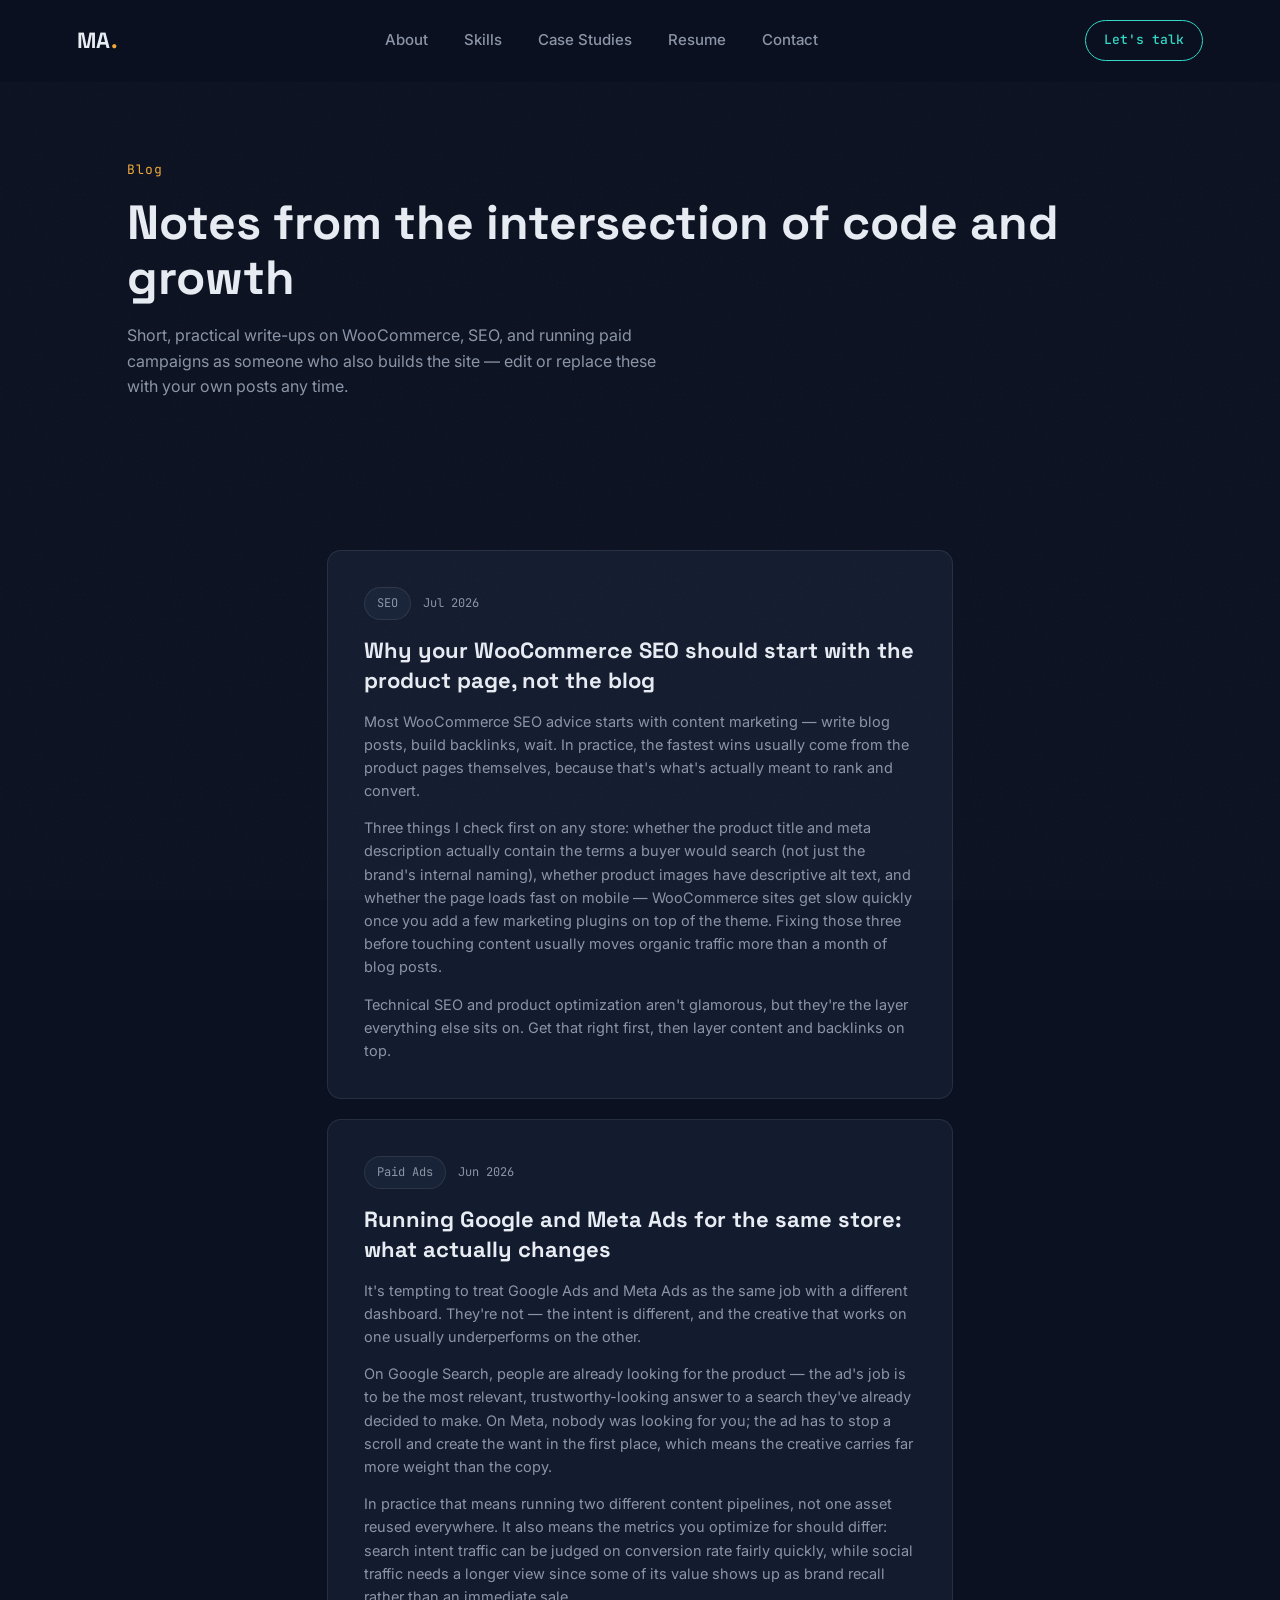
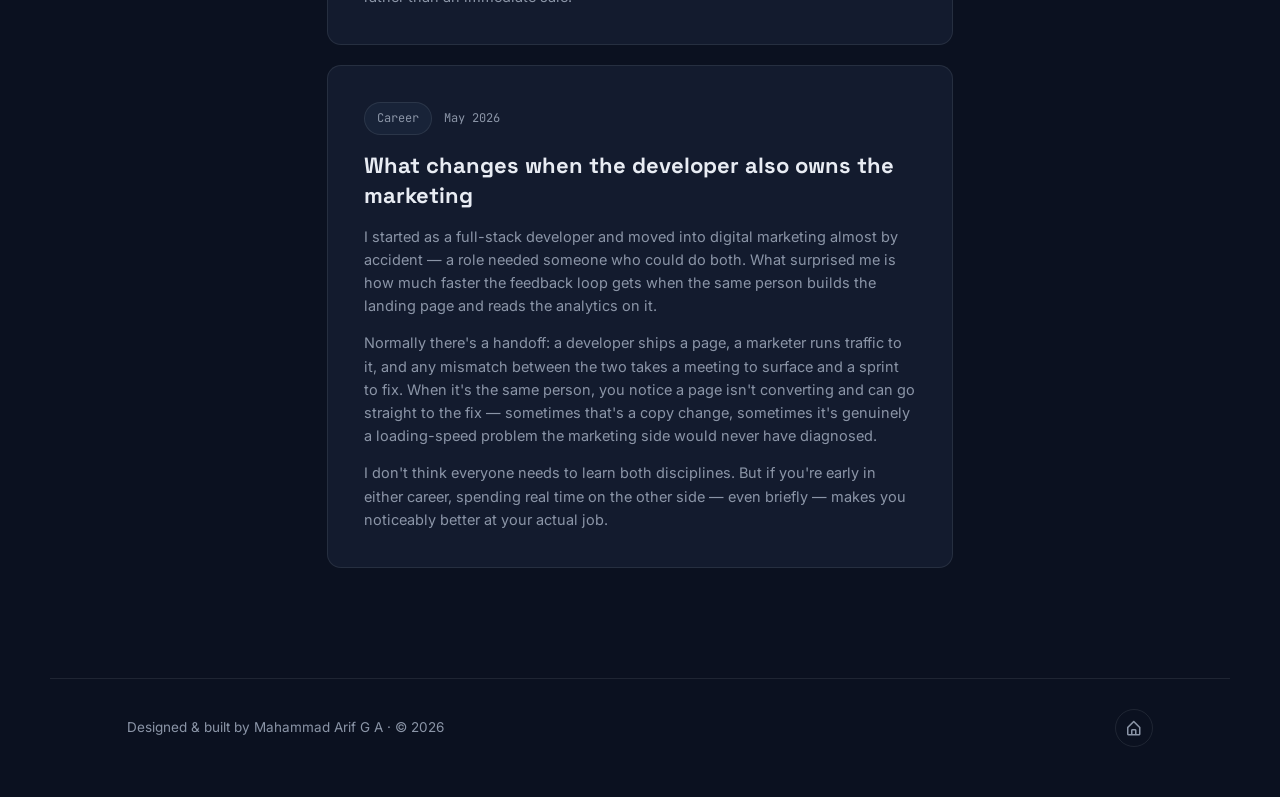
==== blog.html @ 69425e4e "Add files via upload" ====
<!DOCTYPE html>
<html lang="en">
<head>
<meta charset="UTF-8">
<meta name="viewport" content="width=device-width, initial-scale=1.0">
<title>Blog — Mahammad Arif G A</title>
<meta name="description" content="Notes on full-stack development and e-commerce digital marketing, by Mahammad Arif G A.">

<link rel="preconnect" href="https://fonts.googleapis.com">
<link rel="preconnect" href="https://fonts.gstatic.com" crossorigin>
<link href="https://fonts.googleapis.com/css2?family=Space+Grotesk:wght@500;600;700&family=Inter:wght@400;500;600;700&family=JetBrains+Mono:wght@400;500;600&display=swap" rel="stylesheet">
<link href='https://unpkg.com/boxicons@2.1.4/css/boxicons.min.css' rel='stylesheet'>
<link rel="stylesheet" href="style.css">
<link rel="stylesheet" href="pages.css">
</head>
<body>

<div class="grain"></div>

<header class="header scrolled" id="header">
  <a href="index.html#top" class="logo">MA<span class="dot">.</span></a>
  <nav class="navbar" id="navbar">
    <a href="index.html#about">About</a>
    <a href="index.html#skills">Skills</a>
    <a href="case-studies.html">Case Studies</a>
    <a href="resume.html">Resume</a>
    <a href="index.html#contact">Contact</a>
  </nav>
  <a href="index.html#contact" class="nav-cta">Let's talk</a>
  <button class="nav-toggle" id="navToggle" aria-label="Toggle menu" aria-expanded="false">
    <i class='bx bx-menu'></i>
  </button>
</header>

<main class="page-hero">
  <p class="section-eyebrow">Blog</p>
  <h1>Notes from the intersection of code and growth</h1>
  <p class="page-hero-sub">Short, practical write-ups on WooCommerce, SEO, and running paid campaigns as someone who also builds the site — edit or replace these with your own posts any time.</p>
</main>

<section class="section blog-list">

  <article class="blog-post reveal" id="post-1">
    <div class="blog-post-meta">
      <span class="tag">SEO</span>
      <span class="blog-date">Jul 2026</span>
    </div>
    <h2>Why your WooCommerce SEO should start with the product page, not the blog</h2>
    <p>Most WooCommerce SEO advice starts with content marketing — write blog posts, build backlinks, wait. In practice, the fastest wins usually come from the product pages themselves, because that's what's actually meant to rank and convert.</p>
    <p>Three things I check first on any store: whether the product title and meta description actually contain the terms a buyer would search (not just the brand's internal naming), whether product images have descriptive alt text, and whether the page loads fast on mobile — WooCommerce sites get slow quickly once you add a few marketing plugins on top of the theme. Fixing those three before touching content usually moves organic traffic more than a month of blog posts.</p>
    <p>Technical SEO and product optimization aren't glamorous, but they're the layer everything else sits on. Get that right first, then layer content and backlinks on top.</p>
  </article>

  <article class="blog-post reveal" id="post-2">
    <div class="blog-post-meta">
      <span class="tag">Paid Ads</span>
      <span class="blog-date">Jun 2026</span>
    </div>
    <h2>Running Google and Meta Ads for the same store: what actually changes</h2>
    <p>It's tempting to treat Google Ads and Meta Ads as the same job with a different dashboard. They're not — the intent is different, and the creative that works on one usually underperforms on the other.</p>
    <p>On Google Search, people are already looking for the product — the ad's job is to be the most relevant, trustworthy-looking answer to a search they've already decided to make. On Meta, nobody was looking for you; the ad has to stop a scroll and create the want in the first place, which means the creative carries far more weight than the copy.</p>
    <p>In practice that means running two different content pipelines, not one asset reused everywhere. It also means the metrics you optimize for should differ: search intent traffic can be judged on conversion rate fairly quickly, while social traffic needs a longer view since some of its value shows up as brand recall rather than an immediate sale.</p>
  </article>

  <article class="blog-post reveal" id="post-3">
    <div class="blog-post-meta">
      <span class="tag">Career</span>
      <span class="blog-date">May 2026</span>
    </div>
    <h2>What changes when the developer also owns the marketing</h2>
    <p>I started as a full-stack developer and moved into digital marketing almost by accident — a role needed someone who could do both. What surprised me is how much faster the feedback loop gets when the same person builds the landing page and reads the analytics on it.</p>
    <p>Normally there's a handoff: a developer ships a page, a marketer runs traffic to it, and any mismatch between the two takes a meeting to surface and a sprint to fix. When it's the same person, you notice a page isn't converting and can go straight to the fix — sometimes that's a copy change, sometimes it's genuinely a loading-speed problem the marketing side would never have diagnosed.</p>
    <p>I don't think everyone needs to learn both disciplines. But if you're early in either career, spending real time on the other side — even briefly — makes you noticeably better at your actual job.</p>
  </article>

</section>

<footer class="footer">
  <p>Designed &amp; built by Mahammad Arif G A · © <span id="year"></span></p>
  <a href="index.html#top" class="top-link" aria-label="Back to home"><i class='bx bx-home-alt'></i></a>
</footer>

<script src="script.js"></script>
</body>
</html>
---- style.css ----
/* =========================================================
   Design tokens
========================================================= */
:root {
  --bg: #0B1120;
  --bg-elevated: #131B2E;
  --bg-elevated-2: #182338;
  --border: rgba(232, 236, 243, 0.09);
  --text: #E8ECF3;
  --text-muted: #8B95A7;
  --accent-amber: #F0A93B;
  --accent-amber-dim: rgba(240, 169, 59, 0.14);
  --accent-cyan: #34D8C7;
  --accent-cyan-dim: rgba(52, 216, 199, 0.14);
  --radius: 14px;
  --radius-sm: 8px;
  --font-display: 'Space Grotesk', sans-serif;
  --font-body: 'Inter', sans-serif;
  --font-mono: 'JetBrains Mono', monospace;
  --max-w: 1180px;
}

* { margin: 0; padding: 0; box-sizing: border-box; }
html { scroll-behavior: smooth; }

@media (prefers-reduced-motion: reduce) {
  html { scroll-behavior: auto; }
  *, *::before, *::after { animation-duration: 0.001ms !important; animation-iteration-count: 1 !important; transition-duration: 0.001ms !important; }
}

body {
  background: var(--bg);
  color: var(--text);
  font-family: var(--font-body);
  line-height: 1.6;
  overflow-x: hidden;
}

a { color: inherit; text-decoration: none; }
ul { list-style: none; }
img { max-width: 100%; display: block; }

:focus-visible {
  outline: 2px solid var(--accent-cyan);
  outline-offset: 3px;
  border-radius: 4px;
}

.grain {
  position: fixed;
  inset: 0;
  pointer-events: none;
  z-index: 1;
  opacity: 0.035;
  background-image: url("data:image/svg+xml,%3Csvg xmlns='http://www.w3.org/2000/svg' width='100' height='100'%3E%3Cfilter id='n'%3E%3CfeTurbulence type='fractalNoise' baseFrequency='0.9' numOctaves='2' stitchTiles='stitch'/%3E%3C/filter%3E%3Crect width='100%25' height='100%25' filter='url(%23n)'/%3E%3C/svg%3E");
}

/* =========================================================
   Header / Nav
========================================================= */
.header {
  position: fixed;
  top: 0; left: 0; right: 0;
  z-index: 100;
  display: flex;
  align-items: center;
  justify-content: space-between;
  padding: 20px 6%;
  background: rgba(11, 17, 32, 0.7);
  backdrop-filter: blur(14px);
  border-bottom: 1px solid transparent;
  transition: border-color 0.3s ease, background 0.3s ease;
}
.header.scrolled {
  border-bottom-color: var(--border);
  background: rgba(11, 17, 32, 0.92);
}

.logo {
  font-family: var(--font-display);
  font-size: 22px;
  font-weight: 700;
  letter-spacing: 0.5px;
}
.logo .dot { color: var(--accent-amber); }

.navbar { display: flex; gap: 36px; }
.navbar a {
  font-size: 15px;
  font-weight: 500;
  color: var(--text-muted);
  transition: color 0.2s ease;
  position: relative;
}
.navbar a:hover { color: var(--text); }
.navbar a::after {
  content: '';
  position: absolute;
  bottom: -6px; left: 0;
  width: 0; height: 2px;
  background: var(--accent-cyan);
  transition: width 0.25s ease;
}
.navbar a:hover::after { width: 100%; }

.nav-cta {
  font-family: var(--font-mono);
  font-size: 13px;
  font-weight: 500;
  padding: 9px 18px;
  border: 1px solid var(--accent-cyan);
  color: var(--accent-cyan);
  border-radius: 999px;
  transition: background 0.2s ease, color 0.2s ease;
  white-space: nowrap;
}
.nav-cta:hover { background: var(--accent-cyan); color: var(--bg); }

.nav-toggle {
  display: none;
  background: none;
  border: none;
  color: var(--text);
  font-size: 26px;
  cursor: pointer;
}

/* =========================================================
   Hero
========================================================= */
.hero {
  position: relative;
  min-height: 100vh;
  display: flex;
  align-items: center;
  padding: 140px 6% 80px;
  background:
    radial-gradient(ellipse 800px 500px at 85% 15%, var(--accent-cyan-dim), transparent 60%),
    radial-gradient(ellipse 700px 500px at 10% 90%, var(--accent-amber-dim), transparent 60%);
}

.hero-inner {
  max-width: var(--max-w);
  margin: 0 auto;
  width: 100%;
  display: grid;
  grid-template-columns: 1.05fr 0.95fr;
  gap: 60px;
  align-items: center;
  position: relative;
  z-index: 2;
}

.eyebrow {
  font-family: var(--font-mono);
  font-size: 13px;
  color: var(--accent-cyan);
  display: inline-flex;
  align-items: center;
  gap: 8px;
  margin-bottom: 18px;
  opacity: 0;
  animation: riseIn 0.7s ease forwards 0.1s;
}
.pulse-dot {
  width: 7px; height: 7px;
  border-radius: 50%;
  background: var(--accent-cyan);
  box-shadow: 0 0 0 0 rgba(52,216,199,0.6);
  animation: pulse 2s infinite;
}
@keyframes pulse {
  0% { box-shadow: 0 0 0 0 rgba(52,216,199,0.5); }
  70% { box-shadow: 0 0 0 8px rgba(52,216,199,0); }
  100% { box-shadow: 0 0 0 0 rgba(52,216,199,0); }
}

.hero-copy h1 {
  font-family: var(--font-display);
  font-size: clamp(38px, 5vw, 64px);
  font-weight: 700;
  line-height: 1.05;
  opacity: 0;
  animation: riseIn 0.7s ease forwards 0.2s;
}
.accent-cyan { color: var(--accent-cyan); }

.hero-role {
  font-family: var(--font-display);
  font-size: clamp(20px, 2.6vw, 28px);
  font-weight: 500;
  color: var(--text-muted);
  margin: 14px 0 20px;
  min-height: 1.4em;
  opacity: 0;
  animation: riseIn 0.7s ease forwards 0.3s;
}
.typed-wrap { color: var(--accent-amber); font-weight: 600; }
.typed-wrap .text::after {
  content: '';
}

.hero-sub {
  max-width: 500px;
  color: var(--text-muted);
  font-size: 16px;
  opacity: 0;
  animation: riseIn 0.7s ease forwards 0.4s;
}

.hero-actions {
  display: flex;
  gap: 16px;
  margin: 32px 0 26px;
  flex-wrap: wrap;
  opacity: 0;
  animation: riseIn 0.7s ease forwards 0.5s;
}

.btn {
  display: inline-flex;
  align-items: center;
  gap: 8px;
  font-family: var(--font-body);
  font-weight: 600;
  font-size: 15px;
  padding: 13px 24px;
  border-radius: 999px;
  border: 1px solid transparent;
  cursor: pointer;
  transition: transform 0.2s ease, box-shadow 0.2s ease, background 0.2s ease;
}
.btn-primary {
  background: var(--accent-amber);
  color: #1A1206;
  box-shadow: 0 0 0 rgba(240,169,59,0);
}
.btn-primary:hover { transform: translateY(-2px); box-shadow: 0 8px 24px rgba(240,169,59,0.25); }
.btn-ghost {
  border-color: var(--border);
  color: var(--text);
}
.btn-ghost:hover { border-color: var(--accent-cyan); color: var(--accent-cyan); }
.btn.full { width: 100%; justify-content: center; margin-top: 6px; }

.hero-socials {
  display: flex;
  gap: 12px;
  opacity: 0;
  animation: riseIn 0.7s ease forwards 0.6s;
}
.hero-socials a {
  width: 40px; height: 40px;
  display: inline-flex; align-items: center; justify-content: center;
  border: 1px solid var(--border);
  border-radius: 50%;
  font-size: 18px;
  transition: all 0.2s ease;
}
.hero-socials a:hover {
  border-color: var(--accent-cyan);
  color: var(--accent-cyan);
  transform: translateY(-3px);
}

@keyframes riseIn {
  from { opacity: 0; transform: translateY(16px); }
  to { opacity: 1; transform: translateY(0); }
}

/* ---- Hero visual: editor window ---- */
.hero-visual {
  position: relative;
  opacity: 0;
  animation: riseIn 0.8s ease forwards 0.5s;
}

.window {
  background: var(--bg-elevated);
  border: 1px solid var(--border);
  border-radius: var(--radius);
  overflow: hidden;
  box-shadow: 0 30px 60px -20px rgba(0,0,0,0.6);
}

.window-bar {
  display: flex;
  align-items: center;
  justify-content: space-between;
  padding: 12px 16px;
  background: var(--bg-elevated-2);
  border-bottom: 1px solid var(--border);
}
.window-dots { display: flex; gap: 7px; }
.window-dots span {
  width: 10px; height: 10px; border-radius: 50%;
  background: rgba(232,236,243,0.15);
}
.window-tabs { display: flex; gap: 4px; }
.tab-btn {
  font-family: var(--font-mono);
  font-size: 12.5px;
  background: none;
  border: none;
  color: var(--text-muted);
  padding: 6px 12px;
  border-radius: 6px;
  cursor: pointer;
  transition: background 0.2s ease, color 0.2s ease;
}
.tab-btn.active { background: rgba(52,216,199,0.12); color: var(--accent-cyan); }
.tab-btn:hover { color: var(--text); }

.window-body { padding: 26px 24px; min-height: 300px; }

.code-pane {
  display: none;
  font-family: var(--font-mono);
  font-size: 13.5px;
  line-height: 1.9;
  white-space: pre-wrap;
  word-break: break-word;
}
.code-pane.active { display: block; }
.c-kw { color: #C792EA; }
.c-var { color: var(--accent-cyan); }
.c-key { color: #82AAFF; }
.c-str { color: var(--accent-amber); }

.chart-pane { display: none; }
.chart-pane.active { display: block; }
.chart-caption {
  font-family: var(--font-mono);
  font-size: 12px;
  color: var(--text-muted);
  margin-bottom: 22px;
}
.chart-row { margin-bottom: 22px; }
.chart-row:last-child { margin-bottom: 0; }
.chart-label {
  display: block;
  font-size: 13px;
  color: var(--text-muted);
  margin-bottom: 10px;
}
.chart-bars {
  display: flex;
  align-items: flex-end;
  gap: 14px;
  height: 90px;
}
.bar {
  width: 46px;
  height: var(--h);
  border-radius: 6px 6px 0 0;
  position: relative;
  transform: scaleY(0);
  transform-origin: bottom;
  animation: growBar 0.9s ease forwards;
}
.bar span {
  position: absolute;
  bottom: -22px; left: 50%;
  transform: translateX(-50%);
  font-size: 10.5px;
  font-family: var(--font-mono);
  color: var(--text-muted);
  white-space: nowrap;
}
.bar.base { background: rgba(232,236,243,0.12); }
.bar.opt { background: linear-gradient(180deg, var(--accent-cyan), rgba(52,216,199,0.4)); }
@keyframes growBar { to { transform: scaleY(1); } }

.floating-chip {
  position: absolute;
  font-family: var(--font-mono);
  font-size: 12px;
  display: flex;
  align-items: center;
  gap: 6px;
  padding: 9px 14px;
  background: var(--bg-elevated);
  border: 1px solid var(--border);
  border-radius: 999px;
  box-shadow: 0 12px 24px -8px rgba(0,0,0,0.5);
  animation: floatChip 5s ease-in-out infinite;
}
.chip-1 { top: -18px; right: 20px; color: var(--accent-cyan); animation-delay: 0s; }
.chip-2 { bottom: 40px; left: -22px; color: var(--accent-amber); animation-delay: 1.2s; }
.chip-3 { bottom: -16px; right: 60px; color: var(--accent-cyan); animation-delay: 2.4s; }
@keyframes floatChip {
  0%, 100% { transform: translateY(0); }
  50% { transform: translateY(-10px); }
}

.scroll-cue {
  position: absolute;
  bottom: 28px; left: 50%;
  transform: translateX(-50%);
  font-size: 24px;
  color: var(--text-muted);
  animation: bounce 2s infinite;
}
@keyframes bounce {
  0%, 100% { transform: translate(-50%, 0); }
  50% { transform: translate(-50%, 8px); }
}

/* =========================================================
   Sections (generic)
========================================================= */
.section {
  max-width: var(--max-w);
  margin: 0 auto;
  padding: 110px 6%;
}
.section.alt { background: var(--bg-elevated); max-width: 100%; }
.section.alt > * { max-width: var(--max-w); margin-left: auto; margin-right: auto; }
.section.alt { padding-left: 0; padding-right: 0; }
.section.alt .section-eyebrow,
.section.alt .section-title,
.section.alt .skills-grid,
.section.alt .work-grid { padding-left: 6%; padding-right: 6%; }

.section-eyebrow {
  font-family: var(--font-mono);
  font-size: 13px;
  color: var(--accent-amber);
  letter-spacing: 1px;
  margin-bottom: 14px;
}
.section-title {
  font-family: var(--font-display);
  font-size: clamp(28px, 3.4vw, 40px);
  font-weight: 600;
  margin-bottom: 50px;
  max-width: 640px;
}

.reveal {
  opacity: 0;
  transform: translateY(24px);
  transition: opacity 0.7s ease, transform 0.7s ease;
}
.reveal.in-view { opacity: 1; transform: translateY(0); }

/* =========================================================
   About
========================================================= */
.about-grid {
  display: grid;
  grid-template-columns: 300px 1fr;
  gap: 60px;
  align-items: start;
}
.avatar-frame {
  width: 220px; height: 220px;
  border-radius: 24px;
  background: linear-gradient(135deg, var(--accent-cyan-dim), var(--accent-amber-dim));
  border: 1px solid var(--border);
  display: flex; align-items: center; justify-content: center;
  font-family: var(--font-display);
  font-size: 56px;
  font-weight: 700;
  color: var(--text);
  margin-bottom: 30px;
}
.quick-facts li {
  display: flex;
  align-items: center;
  gap: 10px;
  font-size: 14.5px;
  color: var(--text-muted);
  padding: 10px 0;
  border-bottom: 1px solid var(--border);
}
.quick-facts li:last-child { border-bottom: none; }
.quick-facts i { color: var(--accent-cyan); font-size: 18px; }

.about-text h2 {
  font-family: var(--font-display);
  font-size: clamp(24px, 3vw, 32px);
  font-weight: 600;
  margin-bottom: 22px;
  line-height: 1.3;
}
.about-text em { color: var(--accent-amber); font-style: normal; }
.about-text p {
  color: var(--text-muted);
  margin-bottom: 18px;
  font-size: 15.5px;
}

/* =========================================================
   Skills
========================================================= */
.skills-grid {
  display: grid;
  grid-template-columns: repeat(3, 1fr);
  gap: 24px;
}
.skill-card {
  background: var(--bg);
  border: 1px solid var(--border);
  border-radius: var(--radius);
  padding: 30px;
  transition: transform 0.25s ease, border-color 0.25s ease;
}
.skill-card:hover { transform: translateY(-6px); border-color: var(--accent-cyan); }
.skill-card-head {
  display: flex;
  align-items: center;
  gap: 12px;
  margin-bottom: 20px;
}
.skill-card-head i { font-size: 26px; color: var(--accent-cyan); }
.skill-card-head h3 {
  font-family: var(--font-display);
  font-size: 19px;
  font-weight: 600;
}
.tag-list { display: flex; flex-wrap: wrap; gap: 8px; }
.tag {
  font-family: var(--font-mono);
  font-size: 12px;
  padding: 6px 12px;
  border-radius: 999px;
  background: var(--bg-elevated-2);
  color: var(--text-muted);
  border: 1px solid var(--border);
}
.tag-list.small .tag { font-size: 11px; padding: 4px 10px; }

/* =========================================================
   Timeline
========================================================= */
.timeline {
  position: relative;
  padding-left: 30px;
  border-left: 1px solid var(--border);
}
.timeline-item {
  position: relative;
  padding-bottom: 44px;
}
.timeline-item:last-child { padding-bottom: 0; }
.timeline-dot {
  position: absolute;
  left: -35px; top: 6px;
  width: 10px; height: 10px;
  border-radius: 50%;
  background: var(--accent-cyan);
  box-shadow: 0 0 0 4px rgba(52,216,199,0.15);
}
.timeline-card {
  background: var(--bg-elevated);
  border: 1px solid var(--border);
  border-radius: var(--radius);
  padding: 26px 28px;
}
.timeline-date {
  font-family: var(--font-mono);
  font-size: 12.5px;
  color: var(--accent-amber);
}
.timeline-card h3 {
  font-family: var(--font-display);
  font-size: 19px;
  margin: 8px 0 2px;
}
.timeline-company {
  color: var(--text-muted);
  font-size: 14px;
  margin-bottom: 14px;
}
.timeline-card ul { padding-left: 18px; }
.timeline-card li {
  list-style: disc;
  color: var(--text-muted);
  font-size: 14.5px;
  margin-bottom: 6px;
}

.certs { margin-top: 70px; }
.certs-title {
  font-family: var(--font-display);
  font-size: 22px;
  margin-bottom: 24px;
}
.certs-grid {
  display: grid;
  grid-template-columns: repeat(auto-fit, minmax(240px, 1fr));
  gap: 18px;
}
.cert-card {
  display: flex;
  align-items: flex-start;
  gap: 14px;
  background: var(--bg-elevated);
  border: 1px solid var(--border);
  border-radius: var(--radius-sm);
  padding: 18px;
}
.cert-card i { font-size: 24px; color: var(--accent-amber); margin-top: 2px; }
.cert-card strong { display: block; font-size: 14.5px; margin-bottom: 4px; }
.cert-card span { font-size: 12.5px; color: var(--text-muted); }

/* =========================================================
   Work
========================================================= */
.work-grid {
  display: grid;
  grid-template-columns: repeat(3, 1fr);
  gap: 24px;
}
.work-card {
  background: var(--bg);
  border: 1px solid var(--border);
  border-radius: var(--radius);
  overflow: hidden;
  position: relative;
  transition: transform 0.25s ease, border-color 0.25s ease;
  display: flex;
  flex-direction: column;
}
.work-card:hover { transform: translateY(-6px); border-color: var(--accent-amber); }
.work-thumb {
  height: 140px;
  display: flex; align-items: center; justify-content: center;
  font-size: 38px;
  color: var(--bg);
}
.thumb-1 { background: linear-gradient(135deg, #34D8C7, #1A7F73); }
.thumb-2 { background: linear-gradient(135deg, #F0A93B, #8A5C10); }
.thumb-3 { background: linear-gradient(135deg, #82AAFF, #2A3F80); }
.work-body { padding: 22px 22px 26px; flex: 1; }
.work-body h3 {
  font-family: var(--font-display);
  font-size: 17px;
  margin-bottom: 8px;
}
.work-body p {
  font-size: 13.5px;
  color: var(--text-muted);
  margin-bottom: 14px;
}
.work-link {
  position: absolute;
  top: 16px; right: 16px;
  font-size: 18px;
  color: #fff;
  background: rgba(0,0,0,0.3);
  border-radius: 50%;
  width: 32px; height: 32px;
  display: flex; align-items: center; justify-content: center;
}

/* =========================================================
   Contact
========================================================= */
.contact-grid {
  display: grid;
  grid-template-columns: 1fr 1fr;
  gap: 60px;
  align-items: start;
}
.contact-text h2 {
  font-family: var(--font-display);
  font-size: clamp(26px, 3.2vw, 36px);
  margin-bottom: 16px;
}
.contact-text p { color: var(--text-muted); margin-bottom: 26px; max-width: 460px; }
.contact-list { margin-bottom: 26px; }
.contact-list li {
  display: flex;
  align-items: center;
  gap: 12px;
  font-size: 14.5px;
  padding: 10px 0;
  color: var(--text-muted);
}
.contact-list i { color: var(--accent-cyan); font-size: 18px; }
.contact-list a:hover { color: var(--accent-cyan); }

.contact-form {
  display: flex;
  flex-direction: column;
  gap: 6px;
  background: var(--bg-elevated);
  border: 1px solid var(--border);
  border-radius: var(--radius);
  padding: 30px;
}
.contact-form label {
  font-family: var(--font-mono);
  font-size: 12px;
  color: var(--text-muted);
  margin-top: 12px;
}
.contact-form input,
.contact-form textarea {
  background: var(--bg);
  border: 1px solid var(--border);
  border-radius: var(--radius-sm);
  padding: 12px 14px;
  color: var(--text);
  font-family: var(--font-body);
  font-size: 14.5px;
  resize: none;
  transition: border-color 0.2s ease;
}
.contact-form input:focus,
.contact-form textarea:focus { border-color: var(--accent-cyan); }
.form-status {
  font-size: 13px;
  color: var(--accent-cyan);
  min-height: 18px;
  margin-top: 4px;
}

/* =========================================================
   Footer
========================================================= */
.footer {
  max-width: var(--max-w);
  margin: 0 auto;
  padding: 30px 6% 50px;
  display: flex;
  align-items: center;
  justify-content: space-between;
  color: var(--text-muted);
  font-size: 13.5px;
  border-top: 1px solid var(--border);
}
.top-link {
  width: 38px; height: 38px;
  border: 1px solid var(--border);
  border-radius: 50%;
  display: flex; align-items: center; justify-content: center;
  font-size: 18px;
  transition: border-color 0.2s ease, color 0.2s ease;
}
.top-link:hover { border-color: var(--accent-cyan); color: var(--accent-cyan); }

/* =========================================================
   Responsive
========================================================= */
@media (max-width: 980px) {
  .hero-inner { grid-template-columns: 1fr; }
  .hero-visual { order: -1; max-width: 480px; margin: 0 auto; }
  .about-grid { grid-template-columns: 1fr; }
  .skills-grid { grid-template-columns: 1fr 1fr; }
  .work-grid { grid-template-columns: 1fr 1fr; }
  .contact-grid { grid-template-columns: 1fr; }
}

@media (max-width: 640px) {
  .navbar, .nav-cta { display: none; }
  .nav-toggle { display: block; }
  .navbar.open {
    display: flex;
    position: absolute;
    top: 100%; left: 0; right: 0;
    flex-direction: column;
    background: rgba(11,17,32,0.98);
    padding: 20px 6%;
    gap: 18px;
    border-bottom: 1px solid var(--border);
  }
  .hero { padding: 120px 6% 60px; }
  .hero-actions { flex-direction: column; align-items: stretch; }
  .skills-grid { grid-template-columns: 1fr; }
  .work-grid { grid-template-columns: 1fr; }
  .floating-chip { display: none; }
  .footer { flex-direction: column; gap: 16px; text-align: center; }
}
---- pages.css ----
/* ---------- Shared secondary-page hero ---------- */
.page-hero {
  max-width: var(--max-w);
  margin: 0 auto;
  padding: 160px 6% 40px;
}
.page-hero h1 {
  font-family: var(--font-display);
  font-size: clamp(30px, 4.4vw, 48px);
  font-weight: 700;
  line-height: 1.15;
  margin: 14px 0 18px;
}
.page-hero-sub {
  color: var(--text-muted);
  max-width: 560px;
  font-size: 16px;
}

/* ---------- Reusable link-arrow ---------- */
.link-arrow {
  display: inline-flex;
  align-items: center;
  gap: 6px;
  font-family: var(--font-mono);
  font-size: 13px;
  color: var(--accent-cyan);
  transition: gap 0.2s ease;
}
.link-arrow:hover { gap: 10px; }

.section-title-row {
  display: flex;
  align-items: baseline;
  justify-content: space-between;
  flex-wrap: wrap;
  gap: 12px;
  margin-bottom: 50px;
}
.section-title-row .section-title { margin-bottom: 0; }

/* ---------- Case studies ---------- */
.case-list {
  display: flex;
  flex-direction: column;
  gap: 26px;
}
.case-block {
  display: grid;
  grid-template-columns: 220px 1fr;
  gap: 34px;
  background: var(--bg-elevated);
  border: 1px solid var(--border);
  border-radius: var(--radius);
  padding: 34px;
}
.case-thumb {
  height: 100%;
  min-height: 140px;
  border-radius: var(--radius-sm);
  display: flex;
  align-items: center;
  justify-content: center;
  font-size: 42px;
  color: var(--bg);
}
.thumb-4 { background: linear-gradient(135deg, #F0A93B, #6B4A0E); }

.case-tag {
  display: inline-block;
  font-family: var(--font-mono);
  font-size: 11.5px;
  color: var(--accent-amber);
  background: var(--accent-amber-dim);
  padding: 5px 12px;
  border-radius: 999px;
  margin-bottom: 14px;
}
.case-content h2 {
  font-family: var(--font-display);
  font-size: 24px;
  margin-bottom: 6px;
}
.case-role {
  font-size: 13px;
  color: var(--text-muted);
  margin-bottom: 22px;
}
.case-meta-grid {
  display: grid;
  grid-template-columns: repeat(3, 1fr);
  gap: 24px;
  margin-bottom: 22px;
}
.case-meta-grid h4 {
  font-family: var(--font-mono);
  font-size: 12px;
  color: var(--accent-cyan);
  text-transform: uppercase;
  letter-spacing: 0.5px;
  margin-bottom: 8px;
}
.case-meta-grid p {
  font-size: 13.5px;
  color: var(--text-muted);
  line-height: 1.6;
}
.case-note {
  font-size: 13.5px;
  color: var(--text-muted);
  font-style: italic;
  border-left: 2px solid var(--accent-amber);
  padding-left: 14px;
}

/* ---------- Blog ---------- */
.blog-list {
  display: flex;
  flex-direction: column;
  gap: 20px;
  max-width: 780px;
}
.blog-post {
  background: var(--bg-elevated);
  border: 1px solid var(--border);
  border-radius: var(--radius);
  padding: 36px;
}
.blog-post-meta {
  display: flex;
  align-items: center;
  gap: 12px;
  margin-bottom: 16px;
}
.blog-date {
  font-family: var(--font-mono);
  font-size: 12px;
  color: var(--text-muted);
}
.blog-post h2 {
  font-family: var(--font-display);
  font-size: 22px;
  margin-bottom: 14px;
  line-height: 1.35;
}
.blog-post p {
  font-size: 14.5px;
  color: var(--text-muted);
  margin-bottom: 14px;
}
.blog-post p:last-child { margin-bottom: 0; }

@media (max-width: 760px) {
  .case-block { grid-template-columns: 1fr; }
  .case-thumb { min-height: 100px; }
  .case-meta-grid { grid-template-columns: 1fr; }
  .section-title-row { flex-direction: column; align-items: flex-start; }
}
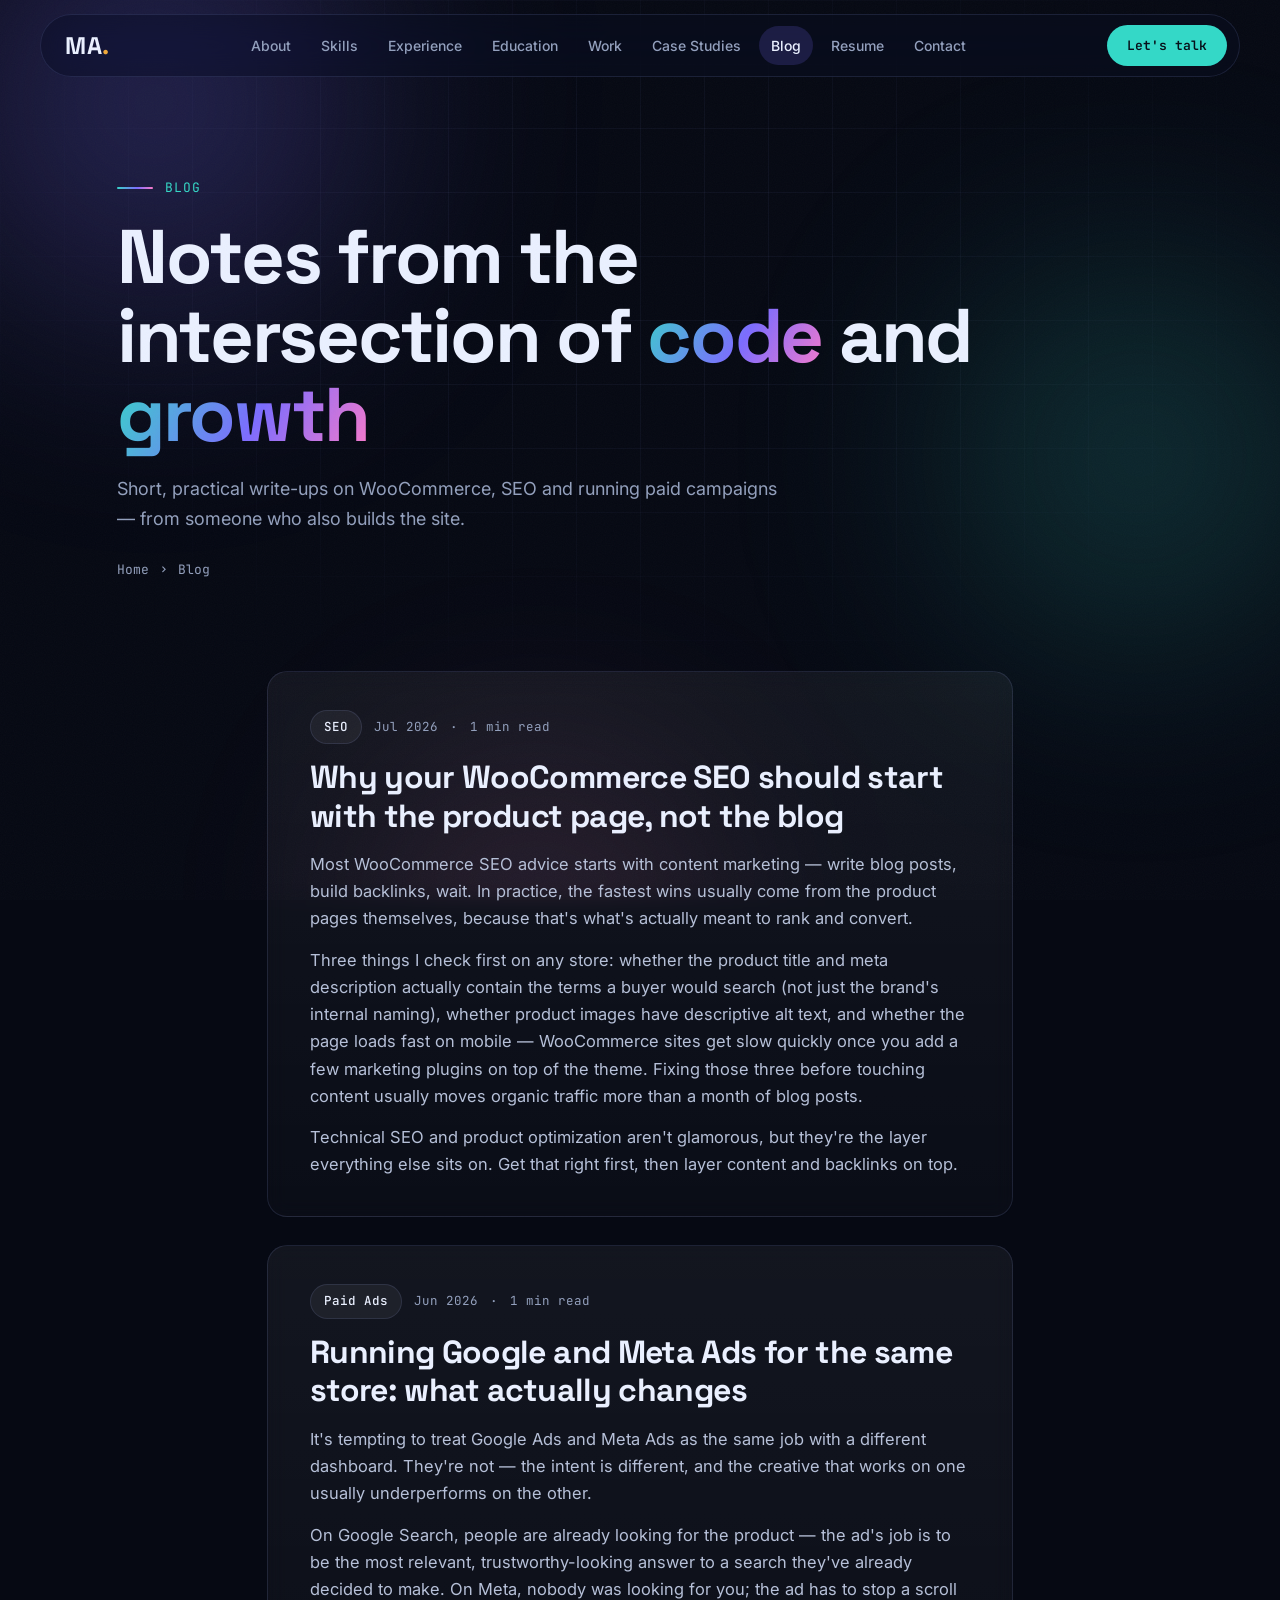
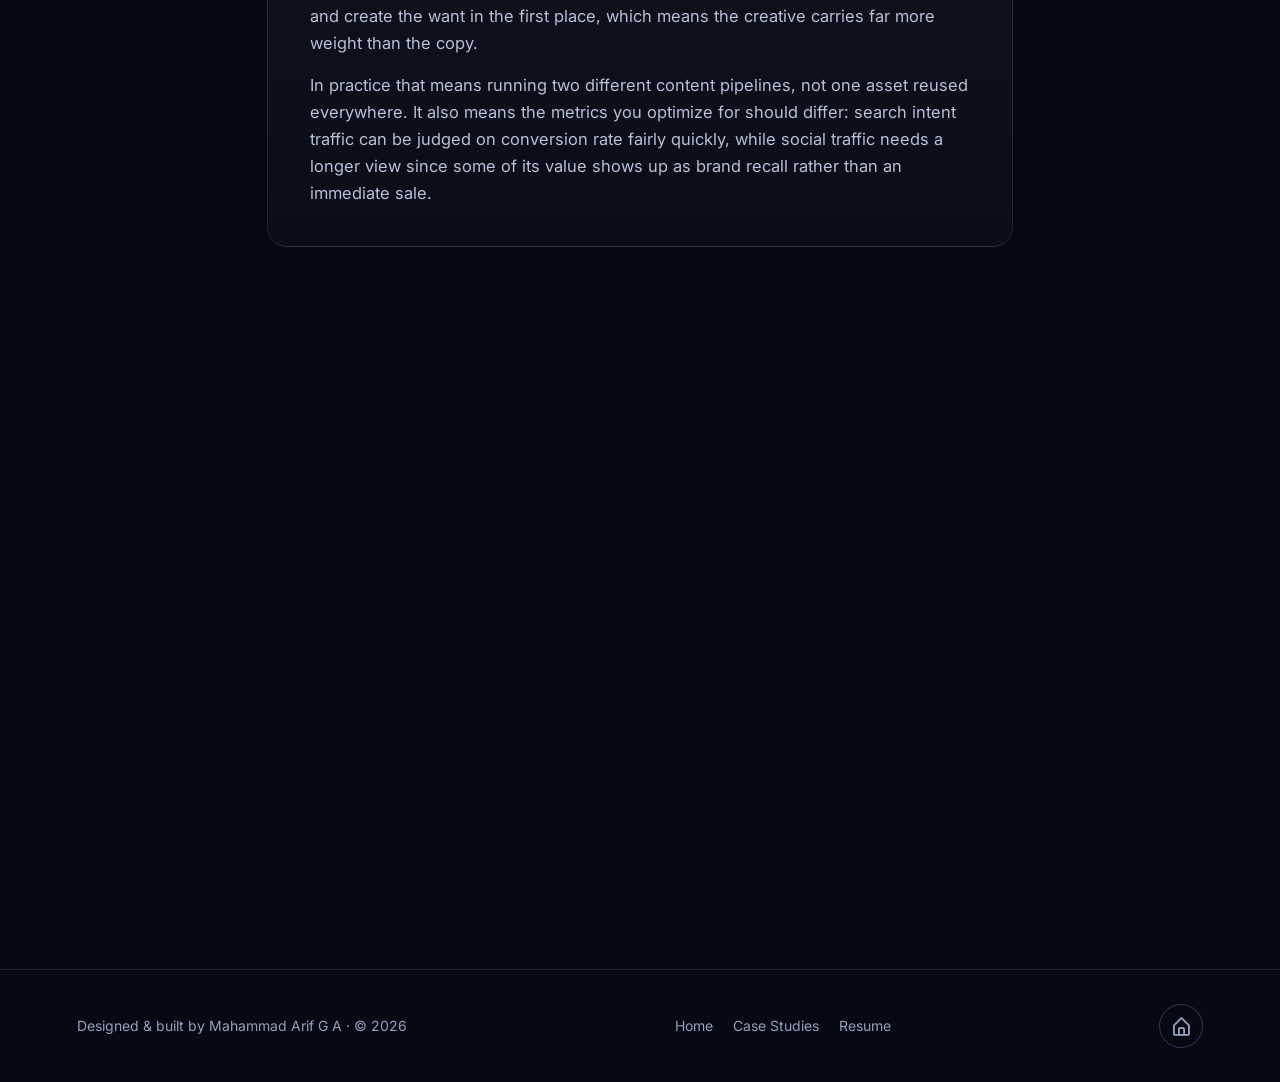
==== commit fd630e45: "Redesign portfolio: modern animated UI and full CV content - New design system: aurora background, g" ====
--- a/blog.html
+++ b/blog.html
@@ -4,43 +4,62 @@
 <meta charset="UTF-8">
 <meta name="viewport" content="width=device-width, initial-scale=1.0">
 <title>Blog — Mahammad Arif G A</title>
-<meta name="description" content="Notes on full-stack development and e-commerce digital marketing, by Mahammad Arif G A.">
+<meta name="description" content="Notes on WooCommerce SEO, paid ads and working as both developer and marketer, by Mahammad Arif G A.">
+<meta name="theme-color" content="#060913">
+<link rel="canonical" href="https://arifg07.github.io/Portfolio/blog.html">
+
+<script>
+  document.documentElement.classList.add('js');
+  setTimeout(function () {
+    document.documentElement.classList.add('loaded');
+    if (!window.__ready) document.documentElement.classList.add('reveal-all');
+  }, 4200);
+</script>
 
 <link rel="preconnect" href="https://fonts.googleapis.com">
 <link rel="preconnect" href="https://fonts.gstatic.com" crossorigin>
 <link href="https://fonts.googleapis.com/css2?family=Space+Grotesk:wght@500;600;700&family=Inter:wght@400;500;600;700&family=JetBrains+Mono:wght@400;500;600&display=swap" rel="stylesheet">
-<link href='https://unpkg.com/boxicons@2.1.4/css/boxicons.min.css' rel='stylesheet'>
+<link href="https://unpkg.com/boxicons@2.1.4/css/boxicons.min.css" rel="stylesheet">
 <link rel="stylesheet" href="style.css">
 <link rel="stylesheet" href="pages.css">
+<link rel="icon" href="logo.svg" type="image/svg+xml">
+<link rel="icon" href="favicon.ico" sizes="any">
+<link rel="apple-touch-icon" href="logo-512.png">
 </head>
 <body>
 
-<div class="grain"></div>
+<div class="scroll-progress" id="scrollProgress"></div>
 
-<header class="header scrolled" id="header">
-  <a href="index.html#top" class="logo">MA<span class="dot">.</span></a>
-  <nav class="navbar" id="navbar">
+<header class="header" id="header">
+  <a href="index.html#top" class="logo" aria-label="Mahammad Arif — home">MA<span class="dot">.</span></a>
+  <nav class="navbar" id="navbar" aria-label="Primary">
     <a href="index.html#about">About</a>
     <a href="index.html#skills">Skills</a>
+    <a href="index.html#experience">Experience</a>
+    <a href="index.html#education">Education</a>
+    <a href="index.html#work">Work</a>
     <a href="case-studies.html">Case Studies</a>
+    <a href="blog.html" aria-current="page">Blog</a>
     <a href="resume.html">Resume</a>
     <a href="index.html#contact">Contact</a>
   </nav>
-  <a href="index.html#contact" class="nav-cta">Let's talk</a>
-  <button class="nav-toggle" id="navToggle" aria-label="Toggle menu" aria-expanded="false">
+  <a href="index.html#contact" class="nav-cta magnetic">Let's talk</a>
+  <button class="nav-toggle" id="navToggle" aria-label="Toggle menu" aria-expanded="false" aria-controls="navbar">
     <i class='bx bx-menu'></i>
   </button>
 </header>
 
-<main class="page-hero">
-  <p class="section-eyebrow">Blog</p>
-  <h1>Notes from the intersection of code and growth</h1>
-  <p class="page-hero-sub">Short, practical write-ups on WooCommerce, SEO, and running paid campaigns as someone who also builds the site — edit or replace these with your own posts any time.</p>
-</main>
+<main>
+<section class="page-hero">
+  <p class="section-eyebrow enter" style="--d:100">Blog</p>
+  <h1 class="enter" style="--d:200">Notes from the intersection of <em>code</em> and <em>growth</em></h1>
+  <p class="page-hero-sub enter" style="--d:350">Short, practical write-ups on WooCommerce, SEO and running paid campaigns — from someone who also builds the site.</p>
+  <p class="crumbs enter" style="--d:450"><a href="index.html">Home</a> <i class='bx bx-chevron-right'></i> <span>Blog</span></p>
+</section>
 
 <section class="section blog-list">
 
-  <article class="blog-post reveal" id="post-1">
+  <article class="blog-post glass spot reveal" id="post-1">
     <div class="blog-post-meta">
       <span class="tag">SEO</span>
       <span class="blog-date">Jul 2026</span>
@@ -51,7 +70,7 @@
     <p>Technical SEO and product optimization aren't glamorous, but they're the layer everything else sits on. Get that right first, then layer content and backlinks on top.</p>
   </article>
 
-  <article class="blog-post reveal" id="post-2">
+  <article class="blog-post glass spot reveal" id="post-2">
     <div class="blog-post-meta">
       <span class="tag">Paid Ads</span>
       <span class="blog-date">Jun 2026</span>
@@ -62,7 +81,7 @@
     <p>In practice that means running two different content pipelines, not one asset reused everywhere. It also means the metrics you optimize for should differ: search intent traffic can be judged on conversion rate fairly quickly, while social traffic needs a longer view since some of its value shows up as brand recall rather than an immediate sale.</p>
   </article>
 
-  <article class="blog-post reveal" id="post-3">
+  <article class="blog-post glass spot reveal" id="post-3">
     <div class="blog-post-meta">
       <span class="tag">Career</span>
       <span class="blog-date">May 2026</span>
@@ -74,12 +93,20 @@
   </article>
 
 </section>
+</main>
 
 <footer class="footer">
-  <p>Designed &amp; built by Mahammad Arif G A · © <span id="year"></span></p>
+  <p>Designed &amp; built by Mahammad Arif G A · © <span id="year">2026</span></p>
+  <nav class="footer-links" aria-label="Footer">
+    <a href="index.html">Home</a>
+    <a href="case-studies.html">Case Studies</a>
+    <a href="resume.html">Resume</a>
+  </nav>
   <a href="index.html#top" class="top-link" aria-label="Back to home"><i class='bx bx-home-alt'></i></a>
 </footer>
 
-<script src="script.js"></script>
+<button class="to-top" id="toTop" aria-label="Back to top"><i class='bx bx-chevron-up'></i></button>
+
+<script src="script.js" defer></script>
 </body>
 </html>
--- a/style.css
+++ b/style.css
@@ -1,776 +1,685 @@
 /* =========================================================
-   Design tokens
-========================================================= */
+   Mahammad Arif G A — portfolio
+   Shared design system + home page styles
+========================================================= */
+@property --ang { syntax: '<angle>'; initial-value: 0deg; inherits: false; }
+
 :root {
-  --bg: #0B1120;
-  --bg-elevated: #131B2E;
-  --bg-elevated-2: #182338;
-  --border: rgba(232, 236, 243, 0.09);
-  --text: #E8ECF3;
-  --text-muted: #8B95A7;
-  --accent-amber: #F0A93B;
-  --accent-amber-dim: rgba(240, 169, 59, 0.14);
-  --accent-cyan: #34D8C7;
-  --accent-cyan-dim: rgba(52, 216, 199, 0.14);
-  --radius: 14px;
-  --radius-sm: 8px;
-  --font-display: 'Space Grotesk', sans-serif;
-  --font-body: 'Inter', sans-serif;
-  --font-mono: 'JetBrains Mono', monospace;
-  --max-w: 1180px;
+  --bg: #060913;
+  --bg-2: #0a1020;
+  --surface: rgba(255, 255, 255, 0.035);
+  --border: rgba(160, 175, 255, 0.13);
+  --border-strong: rgba(160, 175, 255, 0.28);
+  --text: #EAF0FF;
+  --muted: #93A0BD;
+  --cyan: #34D8C7;
+  --violet: #7C6CFF;
+  --pink: #FF7AC8;
+  --amber: #F0A93B;
+  --grad: linear-gradient(120deg, var(--cyan), var(--violet) 55%, var(--pink));
+  --radius: 20px;
+  --radius-sm: 12px;
+  --font-display: 'Space Grotesk', system-ui, sans-serif;
+  --font-body: 'Inter', system-ui, sans-serif;
+  --font-mono: 'JetBrains Mono', ui-monospace, monospace;
+  --max-w: 1200px;
+  --ease: cubic-bezier(.22, 1, .36, 1);
 }
 
 * { margin: 0; padding: 0; box-sizing: border-box; }
-html { scroll-behavior: smooth; }
-
-@media (prefers-reduced-motion: reduce) {
-  html { scroll-behavior: auto; }
-  *, *::before, *::after { animation-duration: 0.001ms !important; animation-iteration-count: 1 !important; transition-duration: 0.001ms !important; }
-}
-
+html { scroll-behavior: smooth; scroll-padding-top: 96px; }
 body {
   background: var(--bg);
   color: var(--text);
   font-family: var(--font-body);
-  line-height: 1.6;
+  line-height: 1.65;
   overflow-x: hidden;
-}
-
+  -webkit-font-smoothing: antialiased;
+}
+body.nav-open { overflow: hidden; }
 a { color: inherit; text-decoration: none; }
 ul { list-style: none; }
 img { max-width: 100%; display: block; }
-
-:focus-visible {
-  outline: 2px solid var(--accent-cyan);
-  outline-offset: 3px;
-  border-radius: 4px;
-}
+button { font: inherit; }
+::selection { background: rgba(124, 108, 255, .45); color: #fff; }
+:focus-visible { outline: 2px solid var(--cyan); outline-offset: 3px; border-radius: 6px; }
+.sr-only {
+  position: absolute; width: 1px; height: 1px; overflow: hidden;
+  clip: rect(0 0 0 0); white-space: nowrap;
+}
+
+/* =========================================================
+   Ambient layers: aurora, grain, cursor glow, progress, preloader
+========================================================= */
+.aurora { position: fixed; inset: 0; z-index: -1; overflow: hidden; pointer-events: none; }
+.aurora span {
+  position: absolute; border-radius: 50%; filter: blur(110px); opacity: .5;
+  will-change: transform;
+}
+.aurora span:nth-child(1) {
+  width: 52vw; height: 52vw; left: -14vw; top: -18vw;
+  background: radial-gradient(circle, rgba(124,108,255,.75), transparent 65%);
+  animation: blob1 22s ease-in-out infinite alternate;
+}
+.aurora span:nth-child(2) {
+  width: 46vw; height: 46vw; right: -12vw; top: 18vh;
+  background: radial-gradient(circle, rgba(52,216,199,.55), transparent 65%);
+  animation: blob2 26s ease-in-out infinite alternate;
+}
+.aurora span:nth-child(3) {
+  width: 40vw; height: 40vw; left: 22vw; bottom: -22vw;
+  background: radial-gradient(circle, rgba(255,122,200,.38), transparent 65%);
+  animation: blob3 30s ease-in-out infinite alternate;
+}
+.aurora::after {
+  content: ''; position: absolute; inset: 0;
+  background-image:
+    linear-gradient(rgba(160,175,255,.05) 1px, transparent 1px),
+    linear-gradient(90deg, rgba(160,175,255,.05) 1px, transparent 1px);
+  background-size: 64px 64px;
+  mask-image: radial-gradient(ellipse 75% 65% at 50% 30%, #000 25%, transparent 78%);
+  -webkit-mask-image: radial-gradient(ellipse 75% 65% at 50% 30%, #000 25%, transparent 78%);
+}
+@keyframes blob1 { to { transform: translate3d(14vw, 10vh, 0) scale(1.15); } }
+@keyframes blob2 { to { transform: translate3d(-12vw, 12vh, 0) scale(1.1); } }
+@keyframes blob3 { to { transform: translate3d(-8vw, -10vh, 0) scale(1.2); } }
 
 .grain {
-  position: fixed;
-  inset: 0;
-  pointer-events: none;
-  z-index: 1;
-  opacity: 0.035;
+  position: fixed; inset: 0; pointer-events: none; z-index: 1; opacity: .03;
   background-image: url("data:image/svg+xml,%3Csvg xmlns='http://www.w3.org/2000/svg' width='100' height='100'%3E%3Cfilter id='n'%3E%3CfeTurbulence type='fractalNoise' baseFrequency='0.9' numOctaves='2' stitchTiles='stitch'/%3E%3C/filter%3E%3Crect width='100%25' height='100%25' filter='url(%23n)'/%3E%3C/svg%3E");
 }
 
+.cursor-glow {
+  position: fixed; left: 0; top: 0; width: 560px; height: 560px; border-radius: 50%;
+  pointer-events: none; z-index: -1; opacity: 0;
+  background: radial-gradient(circle, rgba(124,108,255,.18), rgba(52,216,199,.06) 40%, transparent 68%);
+  transform: translate3d(var(--cx, -999px), var(--cy, -999px), 0) translate(-50%, -50%);
+  transition: opacity .4s ease;
+}
+.cursor-glow.on { opacity: 1; }
+
+.scroll-progress {
+  position: fixed; top: 0; left: 0; height: 3px; width: 0; z-index: 300;
+  background: var(--grad); box-shadow: 0 0 14px rgba(124,108,255,.8);
+}
+
+.preloader {
+  display: none; position: fixed; inset: 0; z-index: 1000; background: var(--bg);
+  align-items: center; justify-content: center; flex-direction: column; gap: 26px;
+  transition: opacity .7s ease, visibility .7s ease;
+  animation: preFallback .4s 3.6s forwards;
+}
+.js .preloader { display: flex; }
+.preloader.done { opacity: 0; visibility: hidden; }
+@keyframes preFallback { to { opacity: 0; visibility: hidden; } }
+.pre-mark {
+  font-family: var(--font-display); font-weight: 700; font-size: 64px; letter-spacing: -2px;
+  background: var(--grad); -webkit-background-clip: text; background-clip: text; color: transparent;
+  animation: preMark 1.2s var(--ease) both;
+}
+.pre-mark span { color: var(--amber); -webkit-text-fill-color: var(--amber); }
+.pre-bar { width: 160px; height: 3px; border-radius: 3px; background: var(--border); overflow: hidden; }
+.pre-bar i { display: block; height: 100%; width: 100%; background: var(--grad); transform-origin: left; animation: preBar 1s var(--ease) forwards; }
+@keyframes preMark { from { opacity: 0; transform: scale(.7) translateY(14px); filter: blur(8px); } to { opacity: 1; transform: none; filter: none; } }
+@keyframes preBar { from { transform: scaleX(0); } to { transform: scaleX(1); } }
+
 /* =========================================================
    Header / Nav
 ========================================================= */
 .header {
-  position: fixed;
-  top: 0; left: 0; right: 0;
-  z-index: 100;
-  display: flex;
-  align-items: center;
-  justify-content: space-between;
-  padding: 20px 6%;
-  background: rgba(11, 17, 32, 0.7);
-  backdrop-filter: blur(14px);
-  border-bottom: 1px solid transparent;
-  transition: border-color 0.3s ease, background 0.3s ease;
-}
-.header.scrolled {
-  border-bottom-color: var(--border);
-  background: rgba(11, 17, 32, 0.92);
-}
-
-.logo {
-  font-family: var(--font-display);
-  font-size: 22px;
-  font-weight: 700;
-  letter-spacing: 0.5px;
-}
-.logo .dot { color: var(--accent-amber); }
-
-.navbar { display: flex; gap: 36px; }
+  position: fixed; top: 14px; left: 0; right: 0; margin: 0 auto; z-index: 200;
+  width: min(var(--max-w), calc(100% - 28px));
+  display: flex; align-items: center; justify-content: space-between; gap: 18px;
+  padding: 10px 12px 10px 24px; border-radius: 999px;
+  background: rgba(10, 14, 30, .5); border: 1px solid var(--border);
+  backdrop-filter: blur(18px) saturate(150%); -webkit-backdrop-filter: blur(18px) saturate(150%);
+  transition: background .3s ease, border-color .3s ease, box-shadow .3s ease, top .3s var(--ease);
+}
+.header.scrolled { background: rgba(8, 12, 26, .82); border-color: var(--border-strong); box-shadow: 0 12px 40px rgba(0,0,0,.35); }
+.logo { font-family: var(--font-display); font-size: 24px; font-weight: 700; letter-spacing: .5px; }
+.logo .dot { color: var(--amber); }
+.navbar { display: flex; gap: 6px; }
 .navbar a {
-  font-size: 15px;
-  font-weight: 500;
-  color: var(--text-muted);
-  transition: color 0.2s ease;
-  position: relative;
-}
-.navbar a:hover { color: var(--text); }
-.navbar a::after {
-  content: '';
-  position: absolute;
-  bottom: -6px; left: 0;
-  width: 0; height: 2px;
-  background: var(--accent-cyan);
-  transition: width 0.25s ease;
-}
-.navbar a:hover::after { width: 100%; }
-
+  position: relative; font-size: 14px; font-weight: 500; color: var(--muted);
+  padding: 8px 12px; border-radius: 999px; transition: color .25s ease, background .25s ease;
+}
+.navbar a:hover { color: var(--text); background: rgba(255,255,255,.05); }
+.navbar a.active, .navbar a[aria-current="page"] { color: var(--text); background: rgba(124,108,255,.18); }
 .nav-cta {
-  font-family: var(--font-mono);
-  font-size: 13px;
-  font-weight: 500;
-  padding: 9px 18px;
-  border: 1px solid var(--accent-cyan);
-  color: var(--accent-cyan);
-  border-radius: 999px;
-  transition: background 0.2s ease, color 0.2s ease;
-  white-space: nowrap;
-}
-.nav-cta:hover { background: var(--accent-cyan); color: var(--bg); }
-
+  font-family: var(--font-mono); font-size: 13px; font-weight: 600; white-space: nowrap;
+  padding: 10px 20px; border-radius: 999px; color: #07101a; background: var(--cyan);
+  transition: transform .25s var(--ease), box-shadow .25s ease;
+}
+.nav-cta:hover { transform: translateY(-2px); box-shadow: 0 8px 28px rgba(52,216,199,.4); }
 .nav-toggle {
-  display: none;
-  background: none;
-  border: none;
-  color: var(--text);
-  font-size: 26px;
-  cursor: pointer;
-}
-
-/* =========================================================
-   Hero
-========================================================= */
-.hero {
-  position: relative;
-  min-height: 100vh;
-  display: flex;
-  align-items: center;
-  padding: 140px 6% 80px;
-  background:
-    radial-gradient(ellipse 800px 500px at 85% 15%, var(--accent-cyan-dim), transparent 60%),
-    radial-gradient(ellipse 700px 500px at 10% 90%, var(--accent-amber-dim), transparent 60%);
-}
-
-.hero-inner {
-  max-width: var(--max-w);
-  margin: 0 auto;
-  width: 100%;
-  display: grid;
-  grid-template-columns: 1.05fr 0.95fr;
-  gap: 60px;
-  align-items: center;
-  position: relative;
-  z-index: 2;
-}
-
-.eyebrow {
-  font-family: var(--font-mono);
-  font-size: 13px;
-  color: var(--accent-cyan);
-  display: inline-flex;
-  align-items: center;
-  gap: 8px;
-  margin-bottom: 18px;
-  opacity: 0;
-  animation: riseIn 0.7s ease forwards 0.1s;
-}
-.pulse-dot {
-  width: 7px; height: 7px;
-  border-radius: 50%;
-  background: var(--accent-cyan);
-  box-shadow: 0 0 0 0 rgba(52,216,199,0.6);
-  animation: pulse 2s infinite;
-}
-@keyframes pulse {
-  0% { box-shadow: 0 0 0 0 rgba(52,216,199,0.5); }
-  70% { box-shadow: 0 0 0 8px rgba(52,216,199,0); }
-  100% { box-shadow: 0 0 0 0 rgba(52,216,199,0); }
-}
-
-.hero-copy h1 {
-  font-family: var(--font-display);
-  font-size: clamp(38px, 5vw, 64px);
-  font-weight: 700;
-  line-height: 1.05;
-  opacity: 0;
-  animation: riseIn 0.7s ease forwards 0.2s;
-}
-.accent-cyan { color: var(--accent-cyan); }
-
-.hero-role {
-  font-family: var(--font-display);
-  font-size: clamp(20px, 2.6vw, 28px);
-  font-weight: 500;
-  color: var(--text-muted);
-  margin: 14px 0 20px;
-  min-height: 1.4em;
-  opacity: 0;
-  animation: riseIn 0.7s ease forwards 0.3s;
-}
-.typed-wrap { color: var(--accent-amber); font-weight: 600; }
-.typed-wrap .text::after {
-  content: '';
-}
-
-.hero-sub {
-  max-width: 500px;
-  color: var(--text-muted);
-  font-size: 16px;
-  opacity: 0;
-  animation: riseIn 0.7s ease forwards 0.4s;
-}
-
-.hero-actions {
-  display: flex;
-  gap: 16px;
-  margin: 32px 0 26px;
-  flex-wrap: wrap;
-  opacity: 0;
-  animation: riseIn 0.7s ease forwards 0.5s;
-}
-
+  display: none; width: 42px; height: 42px; align-items: center; justify-content: center;
+  background: rgba(255,255,255,.06); border: 1px solid var(--border); border-radius: 50%;
+  color: var(--text); font-size: 24px; cursor: pointer;
+}
+
+/* =========================================================
+   Buttons / tags / small pieces
+========================================================= */
 .btn {
-  display: inline-flex;
-  align-items: center;
-  gap: 8px;
-  font-family: var(--font-body);
-  font-weight: 600;
-  font-size: 15px;
-  padding: 13px 24px;
-  border-radius: 999px;
-  border: 1px solid transparent;
-  cursor: pointer;
-  transition: transform 0.2s ease, box-shadow 0.2s ease, background 0.2s ease;
-}
-.btn-primary {
-  background: var(--accent-amber);
-  color: #1A1206;
-  box-shadow: 0 0 0 rgba(240,169,59,0);
-}
-.btn-primary:hover { transform: translateY(-2px); box-shadow: 0 8px 24px rgba(240,169,59,0.25); }
-.btn-ghost {
-  border-color: var(--border);
-  color: var(--text);
-}
-.btn-ghost:hover { border-color: var(--accent-cyan); color: var(--accent-cyan); }
-.btn.full { width: 100%; justify-content: center; margin-top: 6px; }
-
-.hero-socials {
-  display: flex;
-  gap: 12px;
-  opacity: 0;
-  animation: riseIn 0.7s ease forwards 0.6s;
-}
-.hero-socials a {
-  width: 40px; height: 40px;
-  display: inline-flex; align-items: center; justify-content: center;
-  border: 1px solid var(--border);
-  border-radius: 50%;
-  font-size: 18px;
-  transition: all 0.2s ease;
-}
-.hero-socials a:hover {
-  border-color: var(--accent-cyan);
-  color: var(--accent-cyan);
-  transform: translateY(-3px);
-}
-
-@keyframes riseIn {
-  from { opacity: 0; transform: translateY(16px); }
-  to { opacity: 1; transform: translateY(0); }
-}
-
-/* ---- Hero visual: editor window ---- */
-.hero-visual {
-  position: relative;
-  opacity: 0;
-  animation: riseIn 0.8s ease forwards 0.5s;
-}
-
-.window {
-  background: var(--bg-elevated);
-  border: 1px solid var(--border);
-  border-radius: var(--radius);
-  overflow: hidden;
-  box-shadow: 0 30px 60px -20px rgba(0,0,0,0.6);
-}
-
-.window-bar {
-  display: flex;
-  align-items: center;
-  justify-content: space-between;
-  padding: 12px 16px;
-  background: var(--bg-elevated-2);
-  border-bottom: 1px solid var(--border);
-}
-.window-dots { display: flex; gap: 7px; }
-.window-dots span {
-  width: 10px; height: 10px; border-radius: 50%;
-  background: rgba(232,236,243,0.15);
-}
-.window-tabs { display: flex; gap: 4px; }
-.tab-btn {
-  font-family: var(--font-mono);
-  font-size: 12.5px;
-  background: none;
-  border: none;
-  color: var(--text-muted);
-  padding: 6px 12px;
-  border-radius: 6px;
-  cursor: pointer;
-  transition: background 0.2s ease, color 0.2s ease;
-}
-.tab-btn.active { background: rgba(52,216,199,0.12); color: var(--accent-cyan); }
-.tab-btn:hover { color: var(--text); }
-
-.window-body { padding: 26px 24px; min-height: 300px; }
-
-.code-pane {
-  display: none;
-  font-family: var(--font-mono);
-  font-size: 13.5px;
-  line-height: 1.9;
-  white-space: pre-wrap;
-  word-break: break-word;
-}
-.code-pane.active { display: block; }
-.c-kw { color: #C792EA; }
-.c-var { color: var(--accent-cyan); }
-.c-key { color: #82AAFF; }
-.c-str { color: var(--accent-amber); }
-
-.chart-pane { display: none; }
-.chart-pane.active { display: block; }
-.chart-caption {
-  font-family: var(--font-mono);
-  font-size: 12px;
-  color: var(--text-muted);
-  margin-bottom: 22px;
-}
-.chart-row { margin-bottom: 22px; }
-.chart-row:last-child { margin-bottom: 0; }
-.chart-label {
-  display: block;
-  font-size: 13px;
-  color: var(--text-muted);
-  margin-bottom: 10px;
-}
-.chart-bars {
-  display: flex;
-  align-items: flex-end;
-  gap: 14px;
-  height: 90px;
-}
-.bar {
-  width: 46px;
-  height: var(--h);
-  border-radius: 6px 6px 0 0;
-  position: relative;
-  transform: scaleY(0);
-  transform-origin: bottom;
-  animation: growBar 0.9s ease forwards;
-}
-.bar span {
-  position: absolute;
-  bottom: -22px; left: 50%;
-  transform: translateX(-50%);
-  font-size: 10.5px;
-  font-family: var(--font-mono);
-  color: var(--text-muted);
-  white-space: nowrap;
-}
-.bar.base { background: rgba(232,236,243,0.12); }
-.bar.opt { background: linear-gradient(180deg, var(--accent-cyan), rgba(52,216,199,0.4)); }
-@keyframes growBar { to { transform: scaleY(1); } }
-
-.floating-chip {
-  position: absolute;
-  font-family: var(--font-mono);
-  font-size: 12px;
-  display: flex;
-  align-items: center;
-  gap: 6px;
-  padding: 9px 14px;
-  background: var(--bg-elevated);
-  border: 1px solid var(--border);
-  border-radius: 999px;
-  box-shadow: 0 12px 24px -8px rgba(0,0,0,0.5);
-  animation: floatChip 5s ease-in-out infinite;
-}
-.chip-1 { top: -18px; right: 20px; color: var(--accent-cyan); animation-delay: 0s; }
-.chip-2 { bottom: 40px; left: -22px; color: var(--accent-amber); animation-delay: 1.2s; }
-.chip-3 { bottom: -16px; right: 60px; color: var(--accent-cyan); animation-delay: 2.4s; }
-@keyframes floatChip {
-  0%, 100% { transform: translateY(0); }
-  50% { transform: translateY(-10px); }
-}
-
-.scroll-cue {
-  position: absolute;
-  bottom: 28px; left: 50%;
-  transform: translateX(-50%);
-  font-size: 24px;
-  color: var(--text-muted);
-  animation: bounce 2s infinite;
-}
-@keyframes bounce {
-  0%, 100% { transform: translate(-50%, 0); }
-  50% { transform: translate(-50%, 8px); }
-}
-
-/* =========================================================
-   Sections (generic)
-========================================================= */
-.section {
-  max-width: var(--max-w);
-  margin: 0 auto;
-  padding: 110px 6%;
-}
-.section.alt { background: var(--bg-elevated); max-width: 100%; }
-.section.alt > * { max-width: var(--max-w); margin-left: auto; margin-right: auto; }
-.section.alt { padding-left: 0; padding-right: 0; }
-.section.alt .section-eyebrow,
-.section.alt .section-title,
-.section.alt .skills-grid,
-.section.alt .work-grid { padding-left: 6%; padding-right: 6%; }
-
-.section-eyebrow {
-  font-family: var(--font-mono);
-  font-size: 13px;
-  color: var(--accent-amber);
-  letter-spacing: 1px;
-  margin-bottom: 14px;
-}
-.section-title {
-  font-family: var(--font-display);
-  font-size: clamp(28px, 3.4vw, 40px);
-  font-weight: 600;
-  margin-bottom: 50px;
-  max-width: 640px;
-}
-
-.reveal {
-  opacity: 0;
-  transform: translateY(24px);
-  transition: opacity 0.7s ease, transform 0.7s ease;
-}
-.reveal.in-view { opacity: 1; transform: translateY(0); }
-
-/* =========================================================
-   About
-========================================================= */
-.about-grid {
-  display: grid;
-  grid-template-columns: 300px 1fr;
-  gap: 60px;
-  align-items: start;
-}
-.avatar-frame {
-  width: 220px; height: 220px;
-  border-radius: 24px;
-  background: linear-gradient(135deg, var(--accent-cyan-dim), var(--accent-amber-dim));
-  border: 1px solid var(--border);
-  display: flex; align-items: center; justify-content: center;
-  font-family: var(--font-display);
-  font-size: 56px;
-  font-weight: 700;
-  color: var(--text);
-  margin-bottom: 30px;
-}
-.quick-facts li {
-  display: flex;
-  align-items: center;
-  gap: 10px;
-  font-size: 14.5px;
-  color: var(--text-muted);
-  padding: 10px 0;
-  border-bottom: 1px solid var(--border);
-}
-.quick-facts li:last-child { border-bottom: none; }
-.quick-facts i { color: var(--accent-cyan); font-size: 18px; }
-
-.about-text h2 {
-  font-family: var(--font-display);
-  font-size: clamp(24px, 3vw, 32px);
-  font-weight: 600;
-  margin-bottom: 22px;
-  line-height: 1.3;
-}
-.about-text em { color: var(--accent-amber); font-style: normal; }
-.about-text p {
-  color: var(--text-muted);
-  margin-bottom: 18px;
-  font-size: 15.5px;
-}
-
-/* =========================================================
-   Skills
-========================================================= */
-.skills-grid {
-  display: grid;
-  grid-template-columns: repeat(3, 1fr);
-  gap: 24px;
-}
-.skill-card {
-  background: var(--bg);
-  border: 1px solid var(--border);
-  border-radius: var(--radius);
-  padding: 30px;
-  transition: transform 0.25s ease, border-color 0.25s ease;
-}
-.skill-card:hover { transform: translateY(-6px); border-color: var(--accent-cyan); }
-.skill-card-head {
-  display: flex;
-  align-items: center;
-  gap: 12px;
-  margin-bottom: 20px;
-}
-.skill-card-head i { font-size: 26px; color: var(--accent-cyan); }
-.skill-card-head h3 {
-  font-family: var(--font-display);
-  font-size: 19px;
-  font-weight: 600;
-}
+  position: relative; display: inline-flex; align-items: center; justify-content: center; gap: 9px;
+  font-family: var(--font-body); font-weight: 600; font-size: 15px; padding: 14px 26px;
+  border-radius: 999px; border: 1px solid transparent; cursor: pointer; overflow: hidden;
+  transition: transform .3s var(--ease), box-shadow .3s ease, border-color .3s ease, background .3s ease, color .3s ease;
+}
+.btn-primary { color: #0b0a14; background: linear-gradient(120deg, #ffc15e, var(--amber) 55%, #ff9b54); box-shadow: 0 6px 24px rgba(240,169,59,.25); }
+.btn-primary::after {
+  content: ''; position: absolute; top: 0; left: -60%; width: 40%; height: 100%;
+  background: linear-gradient(100deg, transparent, rgba(255,255,255,.55), transparent);
+  transform: skewX(-20deg); transition: left .7s var(--ease);
+}
+.btn-primary:hover { transform: translateY(-3px); box-shadow: 0 14px 38px rgba(240,169,59,.4); }
+.btn-primary:hover::after { left: 130%; }
+.btn-ghost { color: var(--text); border-color: var(--border-strong); background: rgba(255,255,255,.03); }
+.btn-ghost:hover { border-color: var(--cyan); color: var(--cyan); background: rgba(52,216,199,.07); }
+.btn.full { width: 100%; }
+
 .tag-list { display: flex; flex-wrap: wrap; gap: 8px; }
 .tag {
-  font-family: var(--font-mono);
-  font-size: 12px;
-  padding: 6px 12px;
-  border-radius: 999px;
-  background: var(--bg-elevated-2);
-  color: var(--text-muted);
-  border: 1px solid var(--border);
-}
-.tag-list.small .tag { font-size: 11px; padding: 4px 10px; }
-
-/* =========================================================
-   Timeline
-========================================================= */
-.timeline {
-  position: relative;
-  padding-left: 30px;
-  border-left: 1px solid var(--border);
-}
-.timeline-item {
-  position: relative;
-  padding-bottom: 44px;
-}
-.timeline-item:last-child { padding-bottom: 0; }
-.timeline-dot {
-  position: absolute;
-  left: -35px; top: 6px;
-  width: 10px; height: 10px;
-  border-radius: 50%;
-  background: var(--accent-cyan);
-  box-shadow: 0 0 0 4px rgba(52,216,199,0.15);
-}
-.timeline-card {
-  background: var(--bg-elevated);
-  border: 1px solid var(--border);
-  border-radius: var(--radius);
-  padding: 26px 28px;
-}
-.timeline-date {
-  font-family: var(--font-mono);
-  font-size: 12.5px;
-  color: var(--accent-amber);
-}
-.timeline-card h3 {
-  font-family: var(--font-display);
-  font-size: 19px;
-  margin: 8px 0 2px;
-}
-.timeline-company {
-  color: var(--text-muted);
-  font-size: 14px;
-  margin-bottom: 14px;
-}
-.timeline-card ul { padding-left: 18px; }
-.timeline-card li {
-  list-style: disc;
-  color: var(--text-muted);
-  font-size: 14.5px;
-  margin-bottom: 6px;
-}
-
-.certs { margin-top: 70px; }
-.certs-title {
-  font-family: var(--font-display);
-  font-size: 22px;
-  margin-bottom: 24px;
-}
-.certs-grid {
-  display: grid;
-  grid-template-columns: repeat(auto-fit, minmax(240px, 1fr));
-  gap: 18px;
-}
-.cert-card {
-  display: flex;
-  align-items: flex-start;
-  gap: 14px;
-  background: var(--bg-elevated);
-  border: 1px solid var(--border);
-  border-radius: var(--radius-sm);
-  padding: 18px;
-}
-.cert-card i { font-size: 24px; color: var(--accent-amber); margin-top: 2px; }
-.cert-card strong { display: block; font-size: 14.5px; margin-bottom: 4px; }
-.cert-card span { font-size: 12.5px; color: var(--text-muted); }
-
-/* =========================================================
-   Work
-========================================================= */
-.work-grid {
-  display: grid;
-  grid-template-columns: repeat(3, 1fr);
-  gap: 24px;
-}
-.work-card {
-  background: var(--bg);
-  border: 1px solid var(--border);
-  border-radius: var(--radius);
-  overflow: hidden;
-  position: relative;
-  transition: transform 0.25s ease, border-color 0.25s ease;
-  display: flex;
-  flex-direction: column;
-}
-.work-card:hover { transform: translateY(-6px); border-color: var(--accent-amber); }
-.work-thumb {
-  height: 140px;
-  display: flex; align-items: center; justify-content: center;
-  font-size: 38px;
-  color: var(--bg);
-}
-.thumb-1 { background: linear-gradient(135deg, #34D8C7, #1A7F73); }
-.thumb-2 { background: linear-gradient(135deg, #F0A93B, #8A5C10); }
-.thumb-3 { background: linear-gradient(135deg, #82AAFF, #2A3F80); }
-.work-body { padding: 22px 22px 26px; flex: 1; }
-.work-body h3 {
-  font-family: var(--font-display);
-  font-size: 17px;
-  margin-bottom: 8px;
-}
-.work-body p {
-  font-size: 13.5px;
-  color: var(--text-muted);
-  margin-bottom: 14px;
-}
-.work-link {
-  position: absolute;
-  top: 16px; right: 16px;
-  font-size: 18px;
-  color: #fff;
-  background: rgba(0,0,0,0.3);
-  border-radius: 50%;
-  width: 32px; height: 32px;
-  display: flex; align-items: center; justify-content: center;
-}
-
-/* =========================================================
-   Contact
-========================================================= */
-.contact-grid {
-  display: grid;
-  grid-template-columns: 1fr 1fr;
-  gap: 60px;
-  align-items: start;
-}
-.contact-text h2 {
-  font-family: var(--font-display);
-  font-size: clamp(26px, 3.2vw, 36px);
-  margin-bottom: 16px;
-}
-.contact-text p { color: var(--text-muted); margin-bottom: 26px; max-width: 460px; }
-.contact-list { margin-bottom: 26px; }
-.contact-list li {
-  display: flex;
-  align-items: center;
-  gap: 12px;
-  font-size: 14.5px;
-  padding: 10px 0;
-  color: var(--text-muted);
-}
-.contact-list i { color: var(--accent-cyan); font-size: 18px; }
-.contact-list a:hover { color: var(--accent-cyan); }
-
-.contact-form {
-  display: flex;
-  flex-direction: column;
-  gap: 6px;
-  background: var(--bg-elevated);
-  border: 1px solid var(--border);
-  border-radius: var(--radius);
-  padding: 30px;
-}
-.contact-form label {
-  font-family: var(--font-mono);
-  font-size: 12px;
-  color: var(--text-muted);
-  margin-top: 12px;
-}
-.contact-form input,
-.contact-form textarea {
-  background: var(--bg);
-  border: 1px solid var(--border);
-  border-radius: var(--radius-sm);
-  padding: 12px 14px;
-  color: var(--text);
-  font-family: var(--font-body);
-  font-size: 14.5px;
-  resize: none;
-  transition: border-color 0.2s ease;
-}
-.contact-form input:focus,
-.contact-form textarea:focus { border-color: var(--accent-cyan); }
-.form-status {
-  font-size: 13px;
-  color: var(--accent-cyan);
-  min-height: 18px;
-  margin-top: 4px;
-}
-
-/* =========================================================
-   Footer
-========================================================= */
+  font-family: var(--font-mono); font-size: 12.5px; font-weight: 500; color: var(--text);
+  padding: 6px 13px; border-radius: 999px; background: rgba(255,255,255,.05); border: 1px solid var(--border);
+  transition: transform .25s var(--ease), border-color .25s ease, background .25s ease, color .25s ease;
+}
+.tag:hover { transform: translateY(-2px); border-color: var(--cyan); color: var(--cyan); background: rgba(52,216,199,.08); }
+.tag-list.small .tag { font-size: 11.5px; padding: 4px 11px; }
+
+.link-arrow {
+  display: inline-flex; align-items: center; gap: 6px; font-weight: 600; color: var(--cyan);
+  transition: gap .25s var(--ease), color .2s ease;
+}
+.link-arrow:hover { gap: 12px; color: #fff; }
+
+.glass {
+  position: relative; border-radius: var(--radius); border: 1px solid var(--border);
+  background: linear-gradient(180deg, rgba(255,255,255,.055), rgba(255,255,255,.02));
+  backdrop-filter: blur(10px); -webkit-backdrop-filter: blur(10px);
+}
+/* cursor spotlight + glowing border that follows the pointer */
+.spot { overflow: hidden; }
+.spot::before {
+  content: ''; position: absolute; inset: 0; border-radius: inherit; pointer-events: none; opacity: 0;
+  background: radial-gradient(440px circle at var(--mx, 50%) var(--my, 50%), rgba(124,108,255,.2), transparent 45%);
+  transition: opacity .35s ease; z-index: 0;
+}
+.spot::after {
+  content: ''; position: absolute; inset: 0; border-radius: inherit; padding: 1px; pointer-events: none; opacity: 0;
+  background: radial-gradient(260px circle at var(--mx, 50%) var(--my, 50%), var(--cyan), var(--violet) 40%, transparent 70%);
+  -webkit-mask: linear-gradient(#000 0 0) content-box, linear-gradient(#000 0 0);
+  -webkit-mask-composite: xor; mask-composite: exclude; transition: opacity .35s ease;
+}
+.spot:hover::before, .spot:hover::after { opacity: 1; }
+.spot > * { position: relative; z-index: 1; }
+.tilt { transition: transform .35s var(--ease); will-change: transform; }
+
+/* =========================================================
+   Reveal system
+========================================================= */
+.js .reveal { opacity: 0; }
+.js .reveal.in-view { opacity: 1; animation: revealUp .95s var(--ease) calc(var(--d, 0) * 1ms) backwards; }
+.js .reveal[data-r="left"].in-view { animation-name: revealLeft; }
+.js .reveal[data-r="right"].in-view { animation-name: revealRight; }
+.js .reveal[data-r="scale"].in-view { animation-name: revealScale; }
+@keyframes revealUp { from { opacity: 0; transform: translateY(40px); } }
+@keyframes revealLeft { from { opacity: 0; transform: translateX(-48px); } }
+@keyframes revealRight { from { opacity: 0; transform: translateX(48px); } }
+@keyframes revealScale { from { opacity: 0; transform: scale(.88); } }
+.reveal-all .reveal { opacity: 1 !important; animation: none !important; }
+
+.w { display: inline-block; overflow: hidden; vertical-align: top; padding-bottom: .14em; margin-bottom: -.14em; }
+.wi { display: inline-block; }
+.js .reveal-words .wi { transform: translateY(115%); transition: transform .9s var(--ease) calc(var(--i) * 48ms); }
+.js .reveal-words.in-view .wi { transform: none; }
+.reveal-all .reveal-words .wi { transform: none !important; }
+
+.enter { opacity: 1; }
+.js .enter { opacity: 0; }
+.js.loaded .enter { animation: riseIn .9s var(--ease) calc(var(--d, 0) * 1ms) both; }
+@keyframes riseIn { from { opacity: 0; transform: translateY(30px); } to { opacity: 1; transform: none; } }
+
+/* =========================================================
+   Hero
+========================================================= */
+.hero {
+  position: relative; min-height: 100vh; min-height: 100svh; display: flex; align-items: center;
+  padding: 130px 6% 90px; overflow: hidden;
+}
+.hero-canvas { position: absolute; inset: 0; width: 100%; height: 100%; z-index: 0; opacity: .9; }
+.hero-inner {
+  position: relative; z-index: 2; max-width: var(--max-w); margin: 0 auto; width: 100%;
+  display: grid; grid-template-columns: 1.08fr .92fr; gap: 56px; align-items: center;
+}
+.eyebrow {
+  display: inline-flex; align-items: center; gap: 10px; margin-bottom: 22px;
+  font-family: var(--font-mono); font-size: 13px; color: var(--cyan);
+  padding: 7px 16px 7px 12px; border: 1px solid rgba(52,216,199,.3); border-radius: 999px; background: rgba(52,216,199,.07);
+}
+.pulse-dot { width: 8px; height: 8px; border-radius: 50%; background: var(--cyan); animation: pulse 2s infinite; }
+@keyframes pulse {
+  0% { box-shadow: 0 0 0 0 rgba(52,216,199,.55); }
+  70% { box-shadow: 0 0 0 10px rgba(52,216,199,0); }
+  100% { box-shadow: 0 0 0 0 rgba(52,216,199,0); }
+}
+.hero-name {
+  font-family: var(--font-display); font-weight: 700; letter-spacing: -.035em; line-height: .98;
+  font-size: clamp(46px, 7.4vw, 100px);
+}
+.hero-name .line { display: block; }
+.hero-name .char { display: inline-block; }
+.js .hero-name .char { opacity: 0; transform: translateY(70%) rotate(7deg); }
+.js.loaded .hero-name .char { animation: charIn .9s var(--ease) calc(var(--i) * 45ms + 150ms) forwards; }
+@keyframes charIn { to { opacity: 1; transform: none; } }
+.grad-text {
+  background: var(--grad); background-size: 220% auto; -webkit-background-clip: text; background-clip: text;
+  color: transparent; animation: gradShift 7s linear infinite;
+}
+@keyframes gradShift { to { background-position: 220% center; } }
+.hero-name .grad-text { padding-bottom: .08em; }
+.js .hero-name .grad-text { opacity: 0; }
+.js.loaded .hero-name .grad-text { animation: riseIn .9s var(--ease) .6s both, gradShift 7s linear infinite; }
+
+.hero-titles { display: flex; flex-wrap: wrap; gap: 8px; margin: 26px 0 8px; }
+.hero-titles li {
+  font-family: var(--font-mono); font-size: 12.5px; font-weight: 500; padding: 6px 14px; border-radius: 999px;
+  border: 1px solid var(--border-strong); background: rgba(255,255,255,.04); color: var(--text);
+}
+.hero-titles li:nth-child(1) { border-color: rgba(240,169,59,.5); color: var(--amber); }
+.hero-titles li:nth-child(2) { border-color: rgba(52,216,199,.5); color: var(--cyan); }
+.hero-titles li:nth-child(3) { border-color: rgba(124,108,255,.6); color: #a79bff; }
+
+.hero-role {
+  font-family: var(--font-display); font-size: clamp(20px, 2.5vw, 28px); font-weight: 500;
+  color: var(--muted); margin: 12px 0 18px; min-height: 1.4em;
+}
+.typed-wrap { color: var(--amber); font-weight: 600; }
+.typed-cursor { color: var(--amber); }
+.hero-sub { max-width: 540px; color: var(--muted); font-size: 16.5px; }
+.hero-actions { display: flex; gap: 14px; margin: 32px 0 26px; flex-wrap: wrap; }
+.hero-socials { display: flex; gap: 12px; }
+.hero-socials a {
+  width: 44px; height: 44px; display: inline-flex; align-items: center; justify-content: center;
+  border: 1px solid var(--border-strong); border-radius: 50%; font-size: 20px; background: rgba(255,255,255,.03);
+  transition: transform .3s var(--ease), background .3s ease, color .3s ease, border-color .3s ease;
+}
+.hero-socials a:hover { background: var(--cyan); color: #06121a; border-color: var(--cyan); transform: translateY(-4px) rotate(-6deg); }
+
+.hero-visual { position: relative; display: grid; place-items: center; min-height: 480px; }
+.layer { position: absolute; transition: transform .3s ease-out; z-index: 3; }
+.photo-card {
+  --ang: 0deg; position: relative; width: min(440px, 100%); aspect-ratio: 1; border-radius: 38px; padding: 3px;
+  background: conic-gradient(from var(--ang), var(--cyan), var(--violet), var(--pink), var(--amber), var(--cyan));
+  animation: spinAng 7s linear infinite; z-index: 2;
+}
+@keyframes spinAng { to { --ang: 360deg; } }
+.photo-card::before {
+  content: ''; position: absolute; inset: -26px; border-radius: 60px; z-index: -1; filter: blur(44px); opacity: .55;
+  background: conic-gradient(from var(--ang), var(--cyan), var(--violet), var(--pink), var(--cyan));
+}
+.photo-card img { width: 100%; height: 100%; object-fit: cover; border-radius: 35px; background: var(--bg-2); }
+
+.float-card {
+  display: flex; align-items: center; gap: 12px; padding: 12px 18px 12px 14px; border-radius: 16px; white-space: nowrap;
+  background: rgba(12, 17, 36, .72); border: 1px solid var(--border-strong);
+  backdrop-filter: blur(14px); -webkit-backdrop-filter: blur(14px); box-shadow: 0 18px 44px rgba(0,0,0,.45);
+  animation: floaty 6s ease-in-out infinite;
+}
+.float-card i { font-size: 26px; }
+.float-card strong { display: block; font-family: var(--font-display); font-size: 15px; line-height: 1.2; }
+.float-card span { display: block; font-size: 12px; color: var(--muted); }
+.fc-award { left: -4%; bottom: 12%; }
+.fc-award i { color: var(--amber); }
+.fc-exp { right: -2%; top: 10%; animation-delay: -2s; }
+.fc-exp i { color: var(--cyan); }
+.fc-roles { right: 2%; bottom: 2%; animation-delay: -4s; }
+.fc-roles i { color: #a79bff; }
+.chip {
+  font-family: var(--font-mono); font-size: 12px; font-weight: 500; padding: 8px 14px; border-radius: 999px;
+  background: rgba(12,17,36,.75); border: 1px solid var(--border-strong); backdrop-filter: blur(10px);
+  display: inline-flex; align-items: center; gap: 7px; white-space: nowrap; animation: floaty 7s ease-in-out infinite;
+}
+.chip i { font-size: 16px; }
+.chip-1 { left: -2%; top: 18%; animation-delay: -1s; }
+.chip-1 i { color: #5aa9ff; }
+.chip-2 { right: -4%; top: 46%; animation-delay: -3s; }
+.chip-2 i { color: var(--cyan); }
+.chip-3 { left: 6%; bottom: -2%; animation-delay: -5s; }
+.chip-3 i { color: #61dafb; }
+@keyframes floaty { 0%, 100% { translate: 0 0; } 50% { translate: 0 -12px; } }
+
+.scroll-cue {
+  position: absolute; bottom: 26px; left: 50%; margin-left: -18px; width: 36px; height: 56px; z-index: 3;
+  border: 2px solid var(--border-strong); border-radius: 20px; display: flex; justify-content: center; padding-top: 10px;
+}
+.scroll-cue::after { content: ''; width: 4px; height: 9px; border-radius: 3px; background: var(--cyan); animation: wheel 1.8s ease-in-out infinite; }
+@keyframes wheel { 0% { opacity: 0; transform: translateY(0); } 30% { opacity: 1; } 100% { opacity: 0; transform: translateY(18px); } }
+
+/* =========================================================
+   Marquee
+========================================================= */
+.marquee {
+  overflow: hidden; border-block: 1px solid var(--border); padding: 18px 0; background: rgba(255,255,255,.02);
+  -webkit-mask-image: linear-gradient(90deg, transparent, #000 9%, #000 91%, transparent);
+  mask-image: linear-gradient(90deg, transparent, #000 9%, #000 91%, transparent);
+}
+.marquee + .marquee { border-top: none; }
+.marquee-track { display: flex; align-items: center; gap: 36px; width: max-content; animation: marq 42s linear infinite; }
+.marquee.rev .marquee-track { animation-direction: reverse; animation-duration: 50s; }
+.marquee:hover .marquee-track { animation-play-state: paused; }
+.marquee-track span { font-family: var(--font-display); font-size: 22px; font-weight: 600; color: var(--muted); white-space: nowrap; transition: color .3s; }
+.marquee-track span:hover { color: var(--text); }
+.marquee-track i { color: var(--violet); font-size: 14px; }
+@keyframes marq { to { transform: translateX(-50%); } }
+
+/* =========================================================
+   Sections
+========================================================= */
+.section { position: relative; padding: 120px 6%; }
+.section.alt { background: linear-gradient(180deg, transparent, rgba(255,255,255,.022) 20%, rgba(255,255,255,.022) 80%, transparent); }
+.container { max-width: var(--max-w); margin: 0 auto; }
+.section-eyebrow {
+  display: inline-flex; align-items: center; gap: 12px; margin-bottom: 18px;
+  font-family: var(--font-mono); font-size: 13px; letter-spacing: .08em; text-transform: uppercase; color: var(--cyan);
+}
+.section-eyebrow::before { content: ''; width: 36px; height: 2px; background: var(--grad); border-radius: 2px; }
+.section-title {
+  font-family: var(--font-display); font-weight: 700; letter-spacing: -.025em; line-height: 1.08;
+  font-size: clamp(32px, 4.6vw, 56px); max-width: 900px; margin-bottom: 14px;
+}
+.section-title em { font-style: normal; color: var(--cyan); }
+.section-sub { color: var(--muted); max-width: 640px; font-size: 17px; margin-bottom: 8px; }
+.section-head { margin-bottom: 56px; }
+.section-head-row { display: flex; align-items: flex-end; justify-content: space-between; gap: 24px; flex-wrap: wrap; }
+
+/* ---------- About ---------- */
+.about-grid { display: grid; grid-template-columns: 1.4fr .8fr; gap: 28px; align-items: start; }
+.about-text { padding: 36px; }
+.about-text p { color: var(--muted); font-size: 17px; }
+.about-text p + p { margin-top: 18px; }
+.about-text strong { color: var(--text); font-weight: 600; }
+.quick-facts { padding: 30px; display: grid; gap: 4px; }
+.quick-facts li {
+  display: flex; align-items: center; gap: 14px; padding: 13px 0; font-size: 15px; border-bottom: 1px dashed var(--border);
+}
+.quick-facts li:last-child { border-bottom: none; }
+.quick-facts i {
+  width: 38px; height: 38px; flex: none; display: grid; place-items: center; font-size: 19px; color: var(--cyan);
+  border-radius: 11px; background: rgba(52,216,199,.1);
+}
+.stats-strip { display: grid; grid-template-columns: repeat(4, 1fr); gap: 18px; margin-top: 28px; }
+.stat { padding: 26px 22px; text-align: center; }
+.stat-num {
+  display: block; font-family: var(--font-display); font-size: clamp(36px, 4.4vw, 54px); font-weight: 700; line-height: 1.05;
+  background: var(--grad); -webkit-background-clip: text; background-clip: text; color: transparent;
+}
+.stat-label { display: block; margin-top: 6px; font-size: 13.5px; color: var(--muted); }
+
+.sub-heading { font-family: var(--font-display); font-size: 26px; font-weight: 600; margin: 78px 0 8px; letter-spacing: -.01em; }
+.sub-note { color: var(--muted); margin-bottom: 28px; max-width: 640px; }
+.metrics { display: grid; grid-template-columns: repeat(4, 1fr); gap: 18px; }
+.metric { padding: 28px 24px; text-align: center; }
+.ring-wrap { position: relative; width: 132px; height: 132px; margin: 0 auto 16px; }
+.ring { width: 100%; height: 100%; transform: rotate(-90deg); }
+.ring-bg { fill: none; stroke: rgba(255,255,255,.07); stroke-width: 7; }
+.ring-fg {
+  fill: none; stroke: url(#ringGrad); stroke-width: 7; stroke-linecap: round;
+  stroke-dasharray: 276.46; stroke-dashoffset: 276.46; transition: stroke-dashoffset 1.8s var(--ease) .25s;
+  filter: drop-shadow(0 0 6px rgba(124,108,255,.6));
+}
+.in-view .ring-fg, .reveal-all .ring-fg, html:not(.js) .ring-fg { stroke-dashoffset: calc(276.46 * (1 - var(--p) / 100)); }
+.ring-num {
+  position: absolute; inset: 0; display: grid; place-items: center;
+  font-family: var(--font-display); font-size: 30px; font-weight: 700;
+}
+.metric h3 { font-family: var(--font-display); font-size: 17px; font-weight: 600; margin-bottom: 6px; }
+.metric p { font-size: 14px; color: var(--muted); }
+.metric .where { display: block; margin-top: 10px; font-family: var(--font-mono); font-size: 11.5px; color: var(--cyan); }
+
+/* ---------- Skills bento ---------- */
+.skills-grid { display: grid; grid-template-columns: repeat(6, 1fr); gap: 18px; }
+.skill-card { padding: 30px; }
+.skill-card:nth-child(1) { grid-column: span 4; }
+.skill-card:nth-child(2) { grid-column: span 2; }
+.skill-card:nth-child(3) { grid-column: span 2; }
+.skill-card:nth-child(4) { grid-column: span 2; }
+.skill-card:nth-child(5) { grid-column: span 2; }
+.skill-card:nth-child(6) { grid-column: span 6; }
+.skill-card-head { display: flex; align-items: center; gap: 14px; margin-bottom: 20px; }
+.skill-card-head i {
+  width: 46px; height: 46px; display: grid; place-items: center; font-size: 24px; border-radius: 14px;
+  color: var(--c, var(--cyan)); background: color-mix(in srgb, var(--c, var(--cyan)) 14%, transparent);
+  transition: transform .5s var(--ease);
+}
+.skill-card:hover .skill-card-head i { transform: rotate(-10deg) scale(1.12); }
+.skill-card-head h3 { font-family: var(--font-display); font-size: 20px; font-weight: 600; }
+.skill-card .tag-list .tag { opacity: 0; transform: translateY(10px) scale(.94); }
+.skill-card.in-view .tag, html:not(.js) .skill-card .tag { opacity: 1; transform: none; transition: opacity .6s var(--ease) calc(var(--ti, 0) * 40ms + 250ms), transform .6s var(--ease) calc(var(--ti, 0) * 40ms + 250ms), border-color .25s, background .25s, color .25s; }
+.reveal-all .skill-card .tag { opacity: 1 !important; transform: none !important; }
+
+/* ---------- Experience timeline ---------- */
+.chip-filters { display: flex; flex-wrap: wrap; gap: 10px; margin-bottom: 44px; }
+.chip-btn {
+  font-family: var(--font-mono); font-size: 13px; font-weight: 500; padding: 9px 18px; border-radius: 999px; cursor: pointer;
+  color: var(--muted); background: rgba(255,255,255,.04); border: 1px solid var(--border);
+  transition: all .3s var(--ease);
+}
+.chip-btn:hover { color: var(--text); border-color: var(--border-strong); }
+.chip-btn[aria-pressed="true"] { color: #07101a; background: var(--cyan); border-color: var(--cyan); box-shadow: 0 8px 26px rgba(52,216,199,.3); }
+
+.timeline { position: relative; padding-left: 52px; --tl: 0%; }
+.timeline-line { position: absolute; left: 15px; top: 14px; bottom: 14px; width: 2px; background: var(--border); border-radius: 2px; }
+.timeline-line i {
+  position: absolute; left: 0; top: 0; width: 100%; height: var(--tl);
+  background: linear-gradient(var(--cyan), var(--violet) 70%, var(--pink)); box-shadow: 0 0 16px rgba(124,108,255,.9); border-radius: 2px;
+}
+.t-item { position: relative; margin-bottom: 26px; }
+.t-item[hidden] { display: none; }
+.t-item.pop { animation: popIn .6s var(--ease) both; }
+@keyframes popIn { from { opacity: 0; transform: translateY(24px) scale(.97); } }
+.t-dot {
+  position: absolute; left: -46px; top: 30px; width: 18px; height: 18px; border-radius: 50%;
+  background: var(--bg); border: 2px solid var(--border-strong); transition: all .5s var(--ease);
+}
+.t-item.active .t-dot { border-color: var(--cyan); background: var(--cyan); box-shadow: 0 0 0 7px rgba(52,216,199,.15), 0 0 22px var(--cyan); }
+.t-card { padding: 30px 32px; }
+.t-top { display: flex; flex-wrap: wrap; align-items: center; justify-content: space-between; gap: 10px; margin-bottom: 4px; }
+.t-date { font-family: var(--font-mono); font-size: 13px; color: var(--cyan); }
+.t-badge {
+  font-family: var(--font-mono); font-size: 11px; font-weight: 600; text-transform: uppercase; letter-spacing: .06em;
+  padding: 4px 11px; border-radius: 999px; color: #07101a; background: var(--amber);
+}
+.t-card h3 { font-family: var(--font-display); font-size: 24px; font-weight: 600; letter-spacing: -.01em; }
+.t-company { color: var(--muted); font-size: 15px; margin: 2px 0 16px; }
+.t-company strong { color: var(--text); font-weight: 600; }
+.t-card ul { display: grid; gap: 9px; }
+.t-card li { position: relative; padding-left: 24px; color: #b6c0d8; font-size: 15px; }
+.t-card li::before { content: ''; position: absolute; left: 3px; top: .72em; width: 7px; height: 7px; border-radius: 2px; background: var(--grad); transform: rotate(45deg); }
+.t-card li b { color: var(--text); font-weight: 600; }
+.t-highlight {
+  display: flex; align-items: center; gap: 12px; margin-top: 20px; padding: 12px 16px; border-radius: 14px;
+  background: rgba(240,169,59,.09); border: 1px solid rgba(240,169,59,.3); font-size: 14px;
+}
+.t-highlight i { font-size: 24px; color: var(--amber); }
+.t-metrics { display: flex; flex-wrap: wrap; gap: 12px; margin-top: 20px; }
+.t-metric { display: flex; align-items: baseline; gap: 8px; padding: 10px 16px; border-radius: 14px; background: rgba(52,216,199,.08); border: 1px solid rgba(52,216,199,.25); }
+.t-metric b { font-family: var(--font-display); font-size: 22px; color: var(--cyan); }
+.t-metric span { font-size: 13px; color: var(--muted); }
+
+/* ---------- Education & certificates ---------- */
+.edu-grid { display: grid; grid-template-columns: .9fr 1.1fr; gap: 24px; align-items: start; }
+.edu-card { position: sticky; top: 110px; padding: 34px; display: grid; grid-template-columns: 1fr auto; gap: 24px; align-items: center; }
+.edu-card .edu-icon { font-size: 34px; color: var(--violet); margin-bottom: 14px; display: block; }
+.edu-card h3 { font-family: var(--font-display); font-size: 22px; font-weight: 600; line-height: 1.25; }
+.edu-card .edu-school { color: var(--text); margin-top: 8px; font-weight: 500; }
+.edu-card .edu-meta { color: var(--muted); font-size: 14px; margin-top: 4px; }
+.edu-ring { position: relative; width: 136px; height: 136px; }
+.edu-ring .ring-num { display: flex; flex-direction: column; align-items: center; justify-content: center; gap: 3px; font-size: 30px; line-height: 1; }
+.edu-ring .ring-num small { font-family: var(--font-mono); font-size: 10.5px; color: var(--muted); font-weight: 400; }
+.cert-head { font-family: var(--font-display); font-size: 22px; font-weight: 600; margin-bottom: 18px; }
+.certs-grid { display: grid; gap: 14px; }
+.cert-card { display: flex; align-items: center; gap: 16px; padding: 18px 22px; transition: transform .4s var(--ease), border-color .3s; }
+.cert-card:hover { transform: translateX(6px); border-color: var(--border-strong); }
+.cert-card > i { width: 46px; height: 46px; flex: none; display: grid; place-items: center; font-size: 24px; border-radius: 14px; color: var(--cyan); background: rgba(52,216,199,.1); }
+.cert-card strong { display: block; font-family: var(--font-display); font-size: 16.5px; font-weight: 600; line-height: 1.3; }
+.cert-card span { display: block; font-size: 13.5px; color: var(--muted); }
+.cert-card .cert-date { margin-left: auto; text-align: right; font-family: var(--font-mono); font-size: 12px; color: var(--cyan); white-space: nowrap; }
+.cert-card.award { border-color: rgba(240,169,59,.4); background: linear-gradient(120deg, rgba(240,169,59,.14), rgba(255,255,255,.02)); }
+.cert-card.award > i { color: var(--amber); background: rgba(240,169,59,.16); animation: wiggle 4s ease-in-out infinite; }
+.cert-card.award .cert-date { color: var(--amber); }
+@keyframes wiggle { 0%, 88%, 100% { transform: rotate(0); } 91% { transform: rotate(-12deg) scale(1.1); } 95% { transform: rotate(10deg) scale(1.1); } }
+
+/* ---------- Work ---------- */
+.work-grid { display: grid; grid-template-columns: repeat(2, 1fr); gap: 24px; }
+.work-card { display: flex; flex-direction: column; padding: 0; }
+.work-thumb { position: relative; height: 190px; display: grid; place-items: center; overflow: hidden; border-radius: var(--radius) var(--radius) 0 0; }
+.work-thumb::before {
+  content: ''; position: absolute; inset: -40%; opacity: .9;
+  background: conic-gradient(from var(--ang), var(--a), var(--b), var(--a)); filter: blur(30px); animation: spinAng 14s linear infinite;
+}
+.work-thumb::after {
+  content: ''; position: absolute; inset: 0;
+  background-image: radial-gradient(rgba(255,255,255,.18) 1px, transparent 1px); background-size: 18px 18px; opacity: .55;
+}
+.work-thumb i { position: relative; z-index: 2; font-size: 64px; color: #fff; filter: drop-shadow(0 8px 20px rgba(0,0,0,.4)); transition: transform .6s var(--ease); }
+.work-card:hover .work-thumb i { transform: scale(1.18) rotate(-8deg); }
+.thumb-1 { --a: #1fa8c9; --b: #7c6cff; }
+.thumb-2 { --a: #ff7ac8; --b: #f0a93b; }
+.thumb-3 { --a: #34d8c7; --b: #3d7bff; }
+.thumb-4 { --a: #7c6cff; --b: #34d8c7; }
+.work-body { padding: 28px 30px 30px; display: flex; flex-direction: column; flex: 1; }
+.work-kicker { font-family: var(--font-mono); font-size: 12px; text-transform: uppercase; letter-spacing: .08em; color: var(--cyan); }
+.work-body h3 { font-family: var(--font-display); font-size: 24px; font-weight: 600; margin: 6px 0 10px; line-height: 1.2; }
+.work-body h3 a { display: inline; }
+.work-body h3 a::after { content: ''; position: absolute; inset: 0; z-index: 1; }
+.work-body p { color: var(--muted); font-size: 15px; margin-bottom: 18px; }
+.work-body .tag-list { margin-top: auto; }
+.work-case { position: relative; z-index: 3; display: inline-flex; align-items: center; gap: 6px; margin-top: 18px; font-size: 14px; font-weight: 600; color: var(--cyan); transition: gap .25s var(--ease); }
+.work-case:hover { gap: 12px; color: #fff; }
+.work-link { position: absolute; top: 18px; right: 18px; z-index: 3; width: 38px; height: 38px; display: grid; place-items: center; font-size: 18px; border-radius: 50%; background: rgba(8,12,26,.6); backdrop-filter: blur(8px); border: 1px solid var(--border-strong); transition: transform .4s var(--ease), background .3s; }
+.work-card:hover .work-link { transform: translate(3px, -3px) rotate(8deg); background: var(--cyan); color: #06121a; }
+
+/* ---------- Contact ---------- */
+.cta-card { padding: 56px; display: grid; grid-template-columns: 1.05fr .95fr; gap: 56px; align-items: start; overflow: hidden; }
+.cta-card::before {
+  content: ''; position: absolute; width: 620px; height: 620px; right: -240px; top: -300px; border-radius: 50%; z-index: 0;
+  background: conic-gradient(from var(--ang), rgba(124,108,255,.5), rgba(52,216,199,.4), rgba(255,122,200,.4), rgba(124,108,255,.5));
+  filter: blur(90px); opacity: .55; animation: spinAng 16s linear infinite;
+}
+.cta-card > * { position: relative; z-index: 1; }
+.cta-text h2 { font-family: var(--font-display); font-size: clamp(32px, 4vw, 52px); line-height: 1.08; font-weight: 700; letter-spacing: -.025em; margin-bottom: 16px; }
+.cta-text > p:not(.section-eyebrow) { color: var(--muted); font-size: 17px; margin-bottom: 28px; max-width: 480px; }
+.contact-list { display: grid; gap: 12px; margin-bottom: 28px; }
+.contact-list li { display: flex; align-items: center; gap: 14px; font-size: 16px; }
+.contact-list li > i { width: 42px; height: 42px; flex: none; display: grid; place-items: center; font-size: 20px; color: var(--cyan); border-radius: 12px; background: rgba(52,216,199,.1); }
+.contact-list a:hover { color: var(--cyan); }
+.copy-btn { margin-left: 4px; display: inline-flex; align-items: center; gap: 6px; font-family: var(--font-mono); font-size: 12px; padding: 5px 12px; border-radius: 999px; cursor: pointer; color: var(--text); background: rgba(255,255,255,.06); border: 1px solid var(--border-strong); transition: all .25s ease; }
+.copy-btn:hover { border-color: var(--cyan); color: var(--cyan); }
+.contact-form { display: grid; gap: 6px; padding: 30px; border-radius: var(--radius); background: rgba(6,9,19,.62); border: 1px solid var(--border-strong); backdrop-filter: blur(14px); }
+.contact-form label { font-family: var(--font-mono); font-size: 12px; color: var(--muted); text-transform: uppercase; letter-spacing: .06em; margin-top: 10px; }
+.contact-form input, .contact-form textarea {
+  width: 100%; font: inherit; font-size: 15px; color: var(--text); padding: 13px 16px; border-radius: 12px;
+  background: rgba(255,255,255,.045); border: 1px solid var(--border); transition: border-color .25s ease, box-shadow .25s ease, background .25s ease; resize: vertical;
+}
+.contact-form input::placeholder, .contact-form textarea::placeholder { color: #5b6784; }
+.contact-form input:focus, .contact-form textarea:focus { outline: none; border-color: var(--cyan); background: rgba(52,216,199,.05); box-shadow: 0 0 0 4px rgba(52,216,199,.12); }
+.contact-form .btn { margin-top: 16px; }
+.form-status { min-height: 1.4em; font-size: 14px; color: var(--cyan); margin-top: 6px; }
+
+.toast {
+  position: fixed; left: 50%; bottom: 28px; z-index: 500; padding: 12px 22px; border-radius: 999px; font-size: 14px; font-weight: 500;
+  background: rgba(10,14,30,.95); border: 1px solid var(--cyan); box-shadow: 0 14px 40px rgba(0,0,0,.5);
+  transform: translate(-50%, 30px); opacity: 0; pointer-events: none; transition: all .45s var(--ease);
+}
+.toast.show { transform: translate(-50%, 0); opacity: 1; }
+
+/* ---------- Footer / back to top ---------- */
 .footer {
-  max-width: var(--max-w);
-  margin: 0 auto;
-  padding: 30px 6% 50px;
-  display: flex;
-  align-items: center;
-  justify-content: space-between;
-  color: var(--text-muted);
-  font-size: 13.5px;
-  border-top: 1px solid var(--border);
-}
+  display: flex; align-items: center; justify-content: space-between; gap: 18px; flex-wrap: wrap;
+  padding: 34px 6%; border-top: 1px solid var(--border); color: var(--muted); font-size: 14px;
+}
+.footer a:hover { color: var(--cyan); }
+.footer-links { display: flex; gap: 20px; }
 .top-link {
-  width: 38px; height: 38px;
-  border: 1px solid var(--border);
-  border-radius: 50%;
-  display: flex; align-items: center; justify-content: center;
-  font-size: 18px;
-  transition: border-color 0.2s ease, color 0.2s ease;
-}
-.top-link:hover { border-color: var(--accent-cyan); color: var(--accent-cyan); }
+  width: 44px; height: 44px; display: grid; place-items: center; font-size: 22px; border-radius: 50%;
+  border: 1px solid var(--border-strong); transition: transform .3s var(--ease), background .3s, color .3s;
+}
+.top-link:hover { background: var(--cyan); color: #06121a !important; transform: translateY(-4px); }
+.to-top {
+  position: fixed; right: 22px; bottom: 22px; z-index: 150; width: 50px; height: 50px; display: grid; place-items: center; font-size: 24px; cursor: pointer;
+  border-radius: 50%; color: #06121a; background: var(--cyan); border: none; box-shadow: 0 10px 30px rgba(52,216,199,.4);
+  opacity: 0; transform: translateY(20px) scale(.8); pointer-events: none; transition: all .4s var(--ease);
+}
+.to-top.show { opacity: 1; transform: none; pointer-events: auto; }
+.to-top:hover { transform: translateY(-4px); }
 
 /* =========================================================
    Responsive
 ========================================================= */
+@media (max-width: 1100px) {
+  .nav-toggle { display: inline-flex; }
+  .nav-cta { display: none; }
+  .header { padding-right: 10px; }
+  .navbar {
+    position: absolute; top: calc(100% + 10px); left: 0; right: 0; flex-direction: column; gap: 4px; padding: 14px;
+    border-radius: 24px; background: #080c1a; border: 1px solid var(--border-strong);
+    box-shadow: 0 24px 60px rgba(0,0,0,.6);
+    opacity: 0; visibility: hidden; transform: translateY(-12px) scale(.98); transform-origin: top; transition: all .35s var(--ease);
+  }
+  .navbar.open { opacity: 1; visibility: visible; transform: none; }
+  .navbar a { padding: 13px 16px; font-size: 16px; border-radius: 14px; }
+}
 @media (max-width: 980px) {
-  .hero-inner { grid-template-columns: 1fr; }
-  .hero-visual { order: -1; max-width: 480px; margin: 0 auto; }
-  .about-grid { grid-template-columns: 1fr; }
-  .skills-grid { grid-template-columns: 1fr 1fr; }
-  .work-grid { grid-template-columns: 1fr 1fr; }
-  .contact-grid { grid-template-columns: 1fr; }
-}
-
-@media (max-width: 640px) {
-  .navbar, .nav-cta { display: none; }
-  .nav-toggle { display: block; }
-  .navbar.open {
-    display: flex;
-    position: absolute;
-    top: 100%; left: 0; right: 0;
-    flex-direction: column;
-    background: rgba(11,17,32,0.98);
-    padding: 20px 6%;
-    gap: 18px;
-    border-bottom: 1px solid var(--border);
-  }
-  .hero { padding: 120px 6% 60px; }
-  .hero-actions { flex-direction: column; align-items: stretch; }
-  .skills-grid { grid-template-columns: 1fr; }
+  .hero-inner { grid-template-columns: 1fr; gap: 30px; }
+  .hero { padding-top: 120px; }
+  .hero-visual { min-height: 0; padding: 40px 0 30px; }
+  .photo-card { width: min(380px, 84%); }
+  .about-grid, .edu-grid, .cta-card { grid-template-columns: 1fr; }
+  .edu-card { position: relative; top: auto; }
+  .cta-card { padding: 34px 26px; gap: 36px; }
+  .stats-strip, .metrics { grid-template-columns: repeat(2, 1fr); }
+  .skills-grid { grid-template-columns: repeat(2, 1fr); }
+  .skill-card:nth-child(n) { grid-column: span 1; }
+  .skill-card:nth-child(1), .skill-card:nth-child(6) { grid-column: span 2; }
   .work-grid { grid-template-columns: 1fr; }
-  .floating-chip { display: none; }
-  .footer { flex-direction: column; gap: 16px; text-align: center; }
-}
+}
+@media (max-width: 620px) {
+  .section { padding: 84px 5%; }
+  .hero { padding: 108px 5% 80px; }
+  .skills-grid, .stats-strip, .metrics { grid-template-columns: 1fr; }
+  .skill-card:nth-child(n) { grid-column: span 1; }
+  .about-text, .quick-facts, .skill-card { padding: 26px 22px; }
+  .timeline { padding-left: 38px; }
+  .timeline-line { left: 9px; }
+  .t-dot { left: -37px; width: 16px; height: 16px; }
+  .t-card { padding: 24px 20px; }
+  .t-card h3 { font-size: 20px; }
+  .edu-card { grid-template-columns: 1fr; padding: 26px 22px; }
+  .cert-card { flex-wrap: wrap; }
+  .cert-card .cert-date { margin-left: 62px; text-align: left; width: 100%; }
+  .float-card { padding: 9px 13px 9px 10px; }
+  .float-card i { font-size: 21px; }
+  .float-card strong { font-size: 13px; }
+  .float-card span { display: none; }
+  .fc-award { left: -2%; }
+  .chip { font-size: 11px; padding: 6px 11px; }
+  .hero-actions .btn { flex: 1 1 100%; }
+  .scroll-cue { display: none; }
+  .footer { justify-content: center; text-align: center; }
+  .work-body { padding: 24px 22px 26px; }
+  .to-top { right: 14px; bottom: 14px; }
+}
+
+/* =========================================================
+   Reduced motion
+========================================================= */
+@media (prefers-reduced-motion: reduce) {
+  html { scroll-behavior: auto; }
+  *, *::before, *::after { animation-duration: .001ms !important; animation-iteration-count: 1 !important; animation-delay: 0s !important; transition-duration: .001ms !important; transition-delay: 0s !important; }
+  .marquee-track { animation: none !important; flex-wrap: wrap; width: auto; justify-content: center; }
+  .js .reveal, .js .enter, .js .hero-name .char, .js .hero-name .grad-text { opacity: 1 !important; transform: none !important; }
+  .js .reveal-words .wi { transform: none !important; }
+  .skill-card .tag { opacity: 1 !important; transform: none !important; }
+  .ring-fg { stroke-dashoffset: calc(276.46 * (1 - var(--p) / 100)) !important; }
+}
--- a/pages.css
+++ b/pages.css
@@ -1,158 +1,77 @@
-/* ---------- Shared secondary-page hero ---------- */
-.page-hero {
-  max-width: var(--max-w);
-  margin: 0 auto;
-  padding: 160px 6% 40px;
+/* =========================================================
+   Case Studies + Blog pages
+========================================================= */
+.page-hero { position: relative; max-width: var(--max-w); margin: 0 auto; padding: 170px 6% 30px; }
+.page-hero h1 {
+  font-family: var(--font-display); font-weight: 700; letter-spacing: -.03em; line-height: 1.04;
+  font-size: clamp(38px, 6vw, 76px); max-width: 960px; margin-bottom: 20px;
 }
-.page-hero h1 {
-  font-family: var(--font-display);
-  font-size: clamp(30px, 4.4vw, 48px);
-  font-weight: 700;
-  line-height: 1.15;
-  margin: 14px 0 18px;
-}
-.page-hero-sub {
-  color: var(--text-muted);
-  max-width: 560px;
-  font-size: 16px;
-}
-
-/* ---------- Reusable link-arrow ---------- */
-.link-arrow {
-  display: inline-flex;
-  align-items: center;
-  gap: 6px;
-  font-family: var(--font-mono);
-  font-size: 13px;
-  color: var(--accent-cyan);
-  transition: gap 0.2s ease;
-}
-.link-arrow:hover { gap: 10px; }
-
-.section-title-row {
-  display: flex;
-  align-items: baseline;
-  justify-content: space-between;
-  flex-wrap: wrap;
-  gap: 12px;
-  margin-bottom: 50px;
-}
-.section-title-row .section-title { margin-bottom: 0; }
+.page-hero h1 em { font-style: normal; background: var(--grad); -webkit-background-clip: text; background-clip: text; color: transparent; }
+.page-hero-sub { color: var(--muted); font-size: 18px; max-width: 660px; }
+.page-hero .crumbs { display: flex; align-items: center; gap: 8px; margin-top: 26px; font-family: var(--font-mono); font-size: 13px; color: var(--muted); }
+.page-hero .crumbs a:hover { color: var(--cyan); }
 
 /* ---------- Case studies ---------- */
-.case-list {
-  display: flex;
-  flex-direction: column;
-  gap: 26px;
+.case-list { display: grid; gap: 34px; padding-top: 60px; max-width: calc(var(--max-w) + 12%); margin: 0 auto; }
+.case-block { display: grid; grid-template-columns: 340px 1fr; padding: 0; }
+.case-block:nth-child(even) { grid-template-columns: 1fr 340px; }
+.case-block:nth-child(even) .case-thumb { order: 2; border-radius: 0 var(--radius) var(--radius) 0; }
+.case-thumb {
+  position: relative; display: grid; place-items: center; min-height: 280px; overflow: hidden;
+  border-radius: var(--radius) 0 0 var(--radius);
 }
-.case-block {
-  display: grid;
-  grid-template-columns: 220px 1fr;
-  gap: 34px;
-  background: var(--bg-elevated);
-  border: 1px solid var(--border);
-  border-radius: var(--radius);
-  padding: 34px;
+.case-thumb::before {
+  content: ''; position: absolute; inset: -40%; background: conic-gradient(from var(--ang), var(--a), var(--b), var(--a));
+  filter: blur(34px); animation: spinAng 14s linear infinite;
 }
-.case-thumb {
-  height: 100%;
-  min-height: 140px;
-  border-radius: var(--radius-sm);
-  display: flex;
-  align-items: center;
-  justify-content: center;
-  font-size: 42px;
-  color: var(--bg);
+.case-thumb::after {
+  content: ''; position: absolute; inset: 0; opacity: .55;
+  background-image: radial-gradient(rgba(255,255,255,.2) 1px, transparent 1px); background-size: 18px 18px;
 }
-.thumb-4 { background: linear-gradient(135deg, #F0A93B, #6B4A0E); }
-
+.case-thumb i { position: relative; z-index: 2; font-size: 84px; color: #fff; filter: drop-shadow(0 10px 24px rgba(0,0,0,.45)); transition: transform .7s var(--ease); }
+.case-block:hover .case-thumb i { transform: scale(1.15) rotate(-8deg); }
+.thumb-1 { --a: #1fa8c9; --b: #7c6cff; }
+.thumb-2 { --a: #ff7ac8; --b: #f0a93b; }
+.thumb-3 { --a: #34d8c7; --b: #3d7bff; }
+.thumb-4 { --a: #7c6cff; --b: #34d8c7; }
+.case-content { padding: 40px 44px; }
 .case-tag {
-  display: inline-block;
-  font-family: var(--font-mono);
-  font-size: 11.5px;
-  color: var(--accent-amber);
-  background: var(--accent-amber-dim);
-  padding: 5px 12px;
-  border-radius: 999px;
-  margin-bottom: 14px;
+  display: inline-block; font-family: var(--font-mono); font-size: 12px; text-transform: uppercase; letter-spacing: .08em;
+  padding: 5px 12px; border-radius: 999px; color: var(--cyan); background: rgba(52,216,199,.1); border: 1px solid rgba(52,216,199,.28);
 }
-.case-content h2 {
-  font-family: var(--font-display);
-  font-size: 24px;
-  margin-bottom: 6px;
+.case-content h2 { font-family: var(--font-display); font-size: clamp(26px, 3vw, 36px); font-weight: 700; letter-spacing: -.02em; line-height: 1.12; margin: 14px 0 6px; }
+.case-role { color: var(--muted); font-size: 15px; margin-bottom: 24px; }
+.case-meta-grid { display: grid; grid-template-columns: repeat(2, 1fr); gap: 22px 30px; margin-bottom: 26px; }
+.case-meta-grid > div:nth-child(2) { grid-column: 1 / -1; order: 3; }
+.case-meta-grid h4 { font-family: var(--font-mono); font-size: 12px; text-transform: uppercase; letter-spacing: .08em; color: var(--amber); margin-bottom: 6px; }
+.case-meta-grid p { color: #b6c0d8; font-size: 15px; }
+.case-note {
+  display: flex; align-items: center; gap: 12px; padding: 14px 18px; border-radius: 14px; font-size: 14.5px;
+  background: rgba(240,169,59,.09); border: 1px solid rgba(240,169,59,.32);
 }
-.case-role {
-  font-size: 13px;
-  color: var(--text-muted);
-  margin-bottom: 22px;
-}
-.case-meta-grid {
-  display: grid;
-  grid-template-columns: repeat(3, 1fr);
-  gap: 24px;
-  margin-bottom: 22px;
-}
-.case-meta-grid h4 {
-  font-family: var(--font-mono);
-  font-size: 12px;
-  color: var(--accent-cyan);
-  text-transform: uppercase;
-  letter-spacing: 0.5px;
-  margin-bottom: 8px;
-}
-.case-meta-grid p {
-  font-size: 13.5px;
-  color: var(--text-muted);
-  line-height: 1.6;
-}
-.case-note {
-  font-size: 13.5px;
-  color: var(--text-muted);
-  font-style: italic;
-  border-left: 2px solid var(--accent-amber);
-  padding-left: 14px;
-}
+.case-note i { font-size: 24px; color: var(--amber); flex: none; }
 
 /* ---------- Blog ---------- */
-.blog-list {
-  display: flex;
-  flex-direction: column;
-  gap: 20px;
-  max-width: 780px;
+.blog-list { display: grid; gap: 28px; max-width: 900px; margin: 0 auto; padding-top: 60px; }
+.blog-post { padding: 38px 42px; transition: transform .4s var(--ease); }
+.blog-post:hover { transform: translateY(-4px); }
+.blog-post-meta { display: flex; flex-wrap: wrap; align-items: center; gap: 12px; margin-bottom: 14px; }
+.blog-date { font-family: var(--font-mono); font-size: 12.5px; color: var(--muted); }
+.blog-date + .blog-date::before { content: '·'; margin-right: 12px; }
+.blog-post h2 { font-family: var(--font-display); font-size: clamp(24px, 3vw, 32px); font-weight: 700; letter-spacing: -.02em; line-height: 1.2; margin-bottom: 16px; }
+.blog-post p { color: #b6c0d8; font-size: 16.5px; }
+.blog-post p + p { margin-top: 14px; }
+
+@media (max-width: 900px) {
+  .case-block, .case-block:nth-child(even) { grid-template-columns: 1fr; }
+  .case-block:nth-child(even) .case-thumb { order: 0; border-radius: var(--radius) var(--radius) 0 0; }
+  .case-thumb { min-height: 170px; border-radius: var(--radius) var(--radius) 0 0; }
+  .case-thumb i { font-size: 64px; }
+  .case-content { padding: 28px 24px; }
+  .case-meta-grid { grid-template-columns: 1fr; }
+  .case-meta-grid > div:nth-child(2) { order: 0; }
+  .blog-post { padding: 28px 22px; }
 }
-.blog-post {
-  background: var(--bg-elevated);
-  border: 1px solid var(--border);
-  border-radius: var(--radius);
-  padding: 36px;
+@media (max-width: 620px) {
+  .page-hero { padding: 140px 5% 20px; }
 }
-.blog-post-meta {
-  display: flex;
-  align-items: center;
-  gap: 12px;
-  margin-bottom: 16px;
-}
-.blog-date {
-  font-family: var(--font-mono);
-  font-size: 12px;
-  color: var(--text-muted);
-}
-.blog-post h2 {
-  font-family: var(--font-display);
-  font-size: 22px;
-  margin-bottom: 14px;
-  line-height: 1.35;
-}
-.blog-post p {
-  font-size: 14.5px;
-  color: var(--text-muted);
-  margin-bottom: 14px;
-}
-.blog-post p:last-child { margin-bottom: 0; }
-
-@media (max-width: 760px) {
-  .case-block { grid-template-columns: 1fr; }
-  .case-thumb { min-height: 100px; }
-  .case-meta-grid { grid-template-columns: 1fr; }
-  .section-title-row { flex-direction: column; align-items: flex-start; }
-}
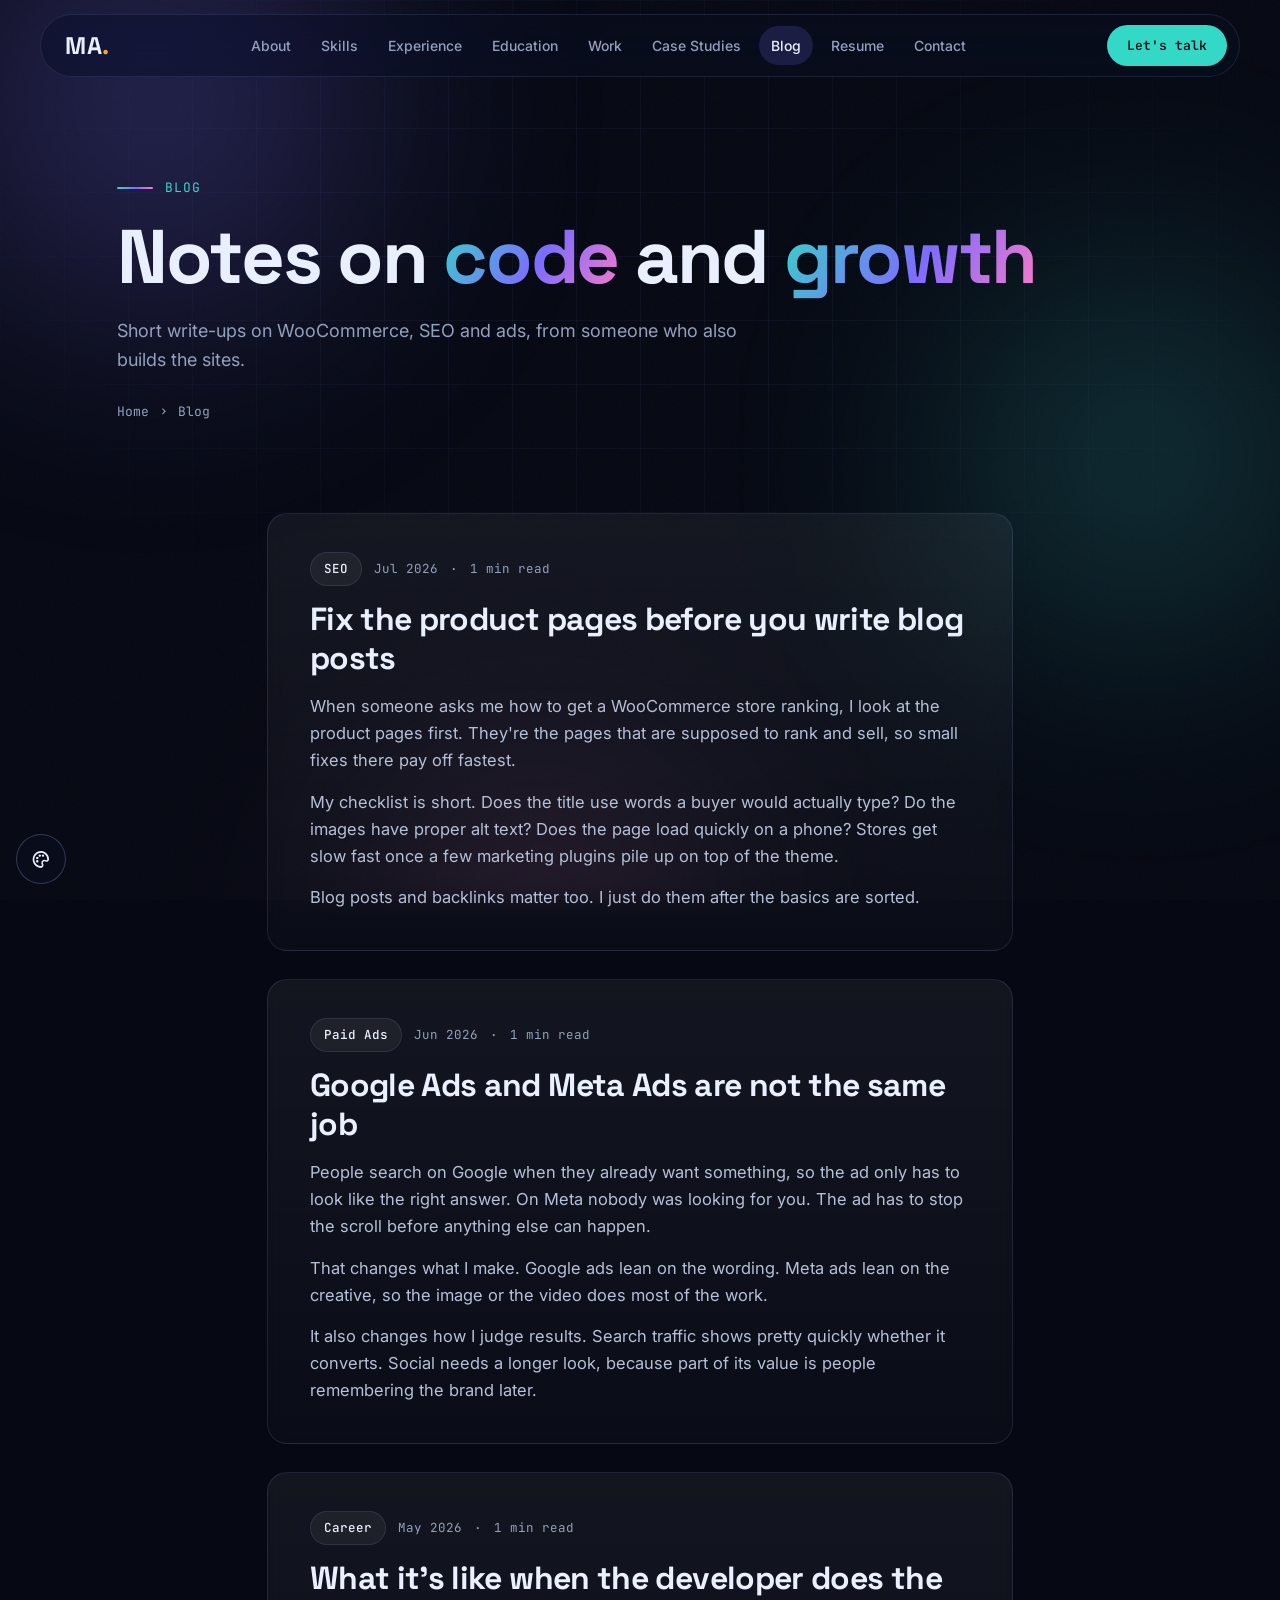
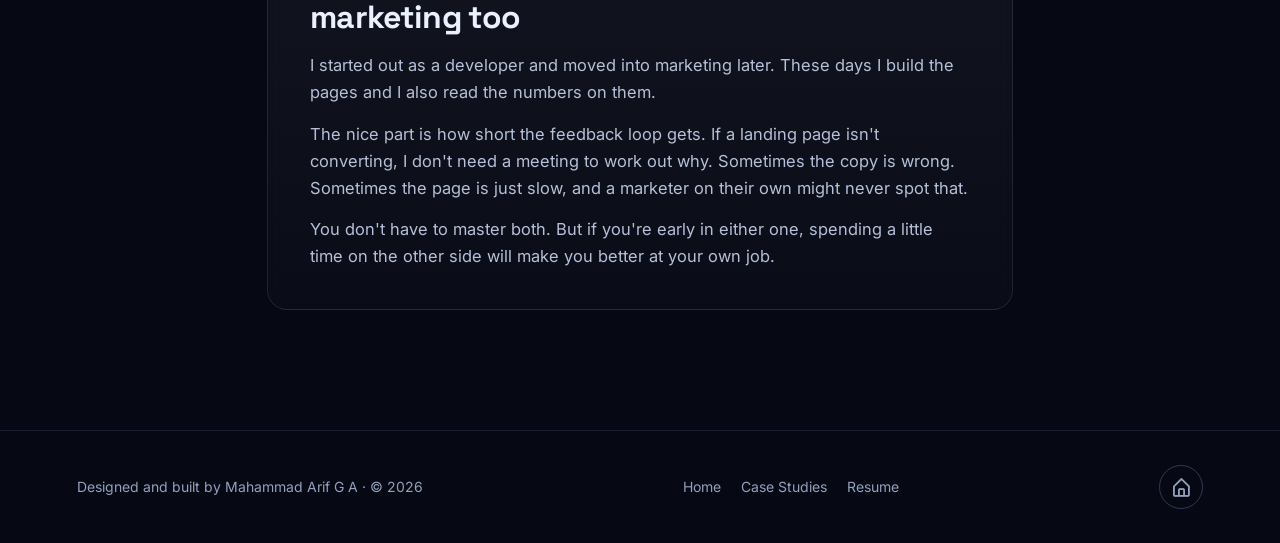
==== commit 7dfac94b: "Human-voice copy, no long dashes, and a big animation pass Copy - Rewrote the homepage, case studies" ====
--- a/blog.html
+++ b/blog.html
@@ -3,13 +3,14 @@
 <head>
 <meta charset="UTF-8">
 <meta name="viewport" content="width=device-width, initial-scale=1.0">
-<title>Blog — Mahammad Arif G A</title>
-<meta name="description" content="Notes on WooCommerce SEO, paid ads and working as both developer and marketer, by Mahammad Arif G A.">
+<title>Blog | Mahammad Arif G A</title>
+<meta name="description" content="Short notes on WooCommerce SEO, paid ads and doing both the building and the marketing, by Mahammad Arif G A.">
 <meta name="theme-color" content="#060913">
 <link rel="canonical" href="https://arifg07.github.io/Portfolio/blog.html">
 
 <script>
   document.documentElement.classList.add('js');
+  try { if (sessionStorage.getItem('wipe')) document.documentElement.classList.add('wipe-in'); } catch (e) {}
   setTimeout(function () {
     document.documentElement.classList.add('loaded');
     if (!window.__ready) document.documentElement.classList.add('reveal-all');
@@ -22,6 +23,7 @@
 <link href="https://unpkg.com/boxicons@2.1.4/css/boxicons.min.css" rel="stylesheet">
 <link rel="stylesheet" href="style.css">
 <link rel="stylesheet" href="pages.css">
+<link rel="stylesheet" href="fx.css">
 <link rel="icon" href="logo.svg" type="image/svg+xml">
 <link rel="icon" href="favicon.ico" sizes="any">
 <link rel="apple-touch-icon" href="logo-512.png">
@@ -31,7 +33,7 @@
 <div class="scroll-progress" id="scrollProgress"></div>
 
 <header class="header" id="header">
-  <a href="index.html#top" class="logo" aria-label="Mahammad Arif — home">MA<span class="dot">.</span></a>
+  <a href="index.html#top" class="logo" aria-label="Mahammad Arif, home">MA<span class="dot">.</span></a>
   <nav class="navbar" id="navbar" aria-label="Primary">
     <a href="index.html#about">About</a>
     <a href="index.html#skills">Skills</a>
@@ -52,8 +54,8 @@
 <main>
 <section class="page-hero">
   <p class="section-eyebrow enter" style="--d:100">Blog</p>
-  <h1 class="enter" style="--d:200">Notes from the intersection of <em>code</em> and <em>growth</em></h1>
-  <p class="page-hero-sub enter" style="--d:350">Short, practical write-ups on WooCommerce, SEO and running paid campaigns — from someone who also builds the site.</p>
+  <h1 class="enter" style="--d:200">Notes on <em>code</em> and <em>growth</em></h1>
+  <p class="page-hero-sub enter" style="--d:350">Short write-ups on WooCommerce, SEO and ads, from someone who also builds the sites.</p>
   <p class="crumbs enter" style="--d:450"><a href="index.html">Home</a> <i class='bx bx-chevron-right'></i> <span>Blog</span></p>
 </section>
 
@@ -64,10 +66,10 @@
       <span class="tag">SEO</span>
       <span class="blog-date">Jul 2026</span>
     </div>
-    <h2>Why your WooCommerce SEO should start with the product page, not the blog</h2>
-    <p>Most WooCommerce SEO advice starts with content marketing — write blog posts, build backlinks, wait. In practice, the fastest wins usually come from the product pages themselves, because that's what's actually meant to rank and convert.</p>
-    <p>Three things I check first on any store: whether the product title and meta description actually contain the terms a buyer would search (not just the brand's internal naming), whether product images have descriptive alt text, and whether the page loads fast on mobile — WooCommerce sites get slow quickly once you add a few marketing plugins on top of the theme. Fixing those three before touching content usually moves organic traffic more than a month of blog posts.</p>
-    <p>Technical SEO and product optimization aren't glamorous, but they're the layer everything else sits on. Get that right first, then layer content and backlinks on top.</p>
+    <h2>Fix the product pages before you write blog posts</h2>
+    <p>When someone asks me how to get a WooCommerce store ranking, I look at the product pages first. They're the pages that are supposed to rank and sell, so small fixes there pay off fastest.</p>
+    <p>My checklist is short. Does the title use words a buyer would actually type? Do the images have proper alt text? Does the page load quickly on a phone? Stores get slow fast once a few marketing plugins pile up on top of the theme.</p>
+    <p>Blog posts and backlinks matter too. I just do them after the basics are sorted.</p>
   </article>
 
   <article class="blog-post glass spot reveal" id="post-2">
@@ -75,10 +77,10 @@
       <span class="tag">Paid Ads</span>
       <span class="blog-date">Jun 2026</span>
     </div>
-    <h2>Running Google and Meta Ads for the same store: what actually changes</h2>
-    <p>It's tempting to treat Google Ads and Meta Ads as the same job with a different dashboard. They're not — the intent is different, and the creative that works on one usually underperforms on the other.</p>
-    <p>On Google Search, people are already looking for the product — the ad's job is to be the most relevant, trustworthy-looking answer to a search they've already decided to make. On Meta, nobody was looking for you; the ad has to stop a scroll and create the want in the first place, which means the creative carries far more weight than the copy.</p>
-    <p>In practice that means running two different content pipelines, not one asset reused everywhere. It also means the metrics you optimize for should differ: search intent traffic can be judged on conversion rate fairly quickly, while social traffic needs a longer view since some of its value shows up as brand recall rather than an immediate sale.</p>
+    <h2>Google Ads and Meta Ads are not the same job</h2>
+    <p>People search on Google when they already want something, so the ad only has to look like the right answer. On Meta nobody was looking for you. The ad has to stop the scroll before anything else can happen.</p>
+    <p>That changes what I make. Google ads lean on the wording. Meta ads lean on the creative, so the image or the video does most of the work.</p>
+    <p>It also changes how I judge results. Search traffic shows pretty quickly whether it converts. Social needs a longer look, because part of its value is people remembering the brand later.</p>
   </article>
 
   <article class="blog-post glass spot reveal" id="post-3">
@@ -86,17 +88,17 @@
       <span class="tag">Career</span>
       <span class="blog-date">May 2026</span>
     </div>
-    <h2>What changes when the developer also owns the marketing</h2>
-    <p>I started as a full-stack developer and moved into digital marketing almost by accident — a role needed someone who could do both. What surprised me is how much faster the feedback loop gets when the same person builds the landing page and reads the analytics on it.</p>
-    <p>Normally there's a handoff: a developer ships a page, a marketer runs traffic to it, and any mismatch between the two takes a meeting to surface and a sprint to fix. When it's the same person, you notice a page isn't converting and can go straight to the fix — sometimes that's a copy change, sometimes it's genuinely a loading-speed problem the marketing side would never have diagnosed.</p>
-    <p>I don't think everyone needs to learn both disciplines. But if you're early in either career, spending real time on the other side — even briefly — makes you noticeably better at your actual job.</p>
+    <h2>What it's like when the developer does the marketing too</h2>
+    <p>I started out as a developer and moved into marketing later. These days I build the pages and I also read the numbers on them.</p>
+    <p>The nice part is how short the feedback loop gets. If a landing page isn't converting, I don't need a meeting to work out why. Sometimes the copy is wrong. Sometimes the page is just slow, and a marketer on their own might never spot that.</p>
+    <p>You don't have to master both. But if you're early in either one, spending a little time on the other side will make you better at your own job.</p>
   </article>
 
 </section>
 </main>
 
 <footer class="footer">
-  <p>Designed &amp; built by Mahammad Arif G A · © <span id="year">2026</span></p>
+  <p>Designed and built by Mahammad Arif G A · © <span id="year">2026</span></p>
   <nav class="footer-links" aria-label="Footer">
     <a href="index.html">Home</a>
     <a href="case-studies.html">Case Studies</a>
@@ -108,5 +110,6 @@
 <button class="to-top" id="toTop" aria-label="Back to top"><i class='bx bx-chevron-up'></i></button>
 
 <script src="script.js" defer></script>
+<script src="fx.js" defer></script>
 </body>
 </html>
--- a/style.css
+++ b/style.css
@@ -1,5 +1,5 @@
 /* =========================================================
-   Mahammad Arif G A — portfolio
+   Mahammad Arif G A: portfolio
    Shared design system + home page styles
 ========================================================= */
 @property --ang { syntax: '<angle>'; initial-value: 0deg; inherits: false; }
@@ -318,7 +318,7 @@
   content: ''; position: absolute; inset: -26px; border-radius: 60px; z-index: -1; filter: blur(44px); opacity: .55;
   background: conic-gradient(from var(--ang), var(--cyan), var(--violet), var(--pink), var(--cyan));
 }
-.photo-card img { width: 100%; height: 100%; object-fit: cover; border-radius: 35px; background: var(--bg-2); }
+.photo-card img { width: 100%; height: 100%; object-fit: cover; object-position: center 25%; border-radius: 35px; background: #1f6a85; }
 
 .float-card {
   display: flex; align-items: center; gap: 12px; padding: 12px 18px 12px 14px; border-radius: 16px; white-space: nowrap;
--- a/fx.css
+++ b/fx.css
@@ -0,0 +1,397 @@
+/* =========================================================
+   FX layer: extra animation for the developer / designer / editor sides.
+   Loaded after style.css on every page. Every effect has a
+   static fallback, so nothing is hidden if scripts fail.
+========================================================= */
+
+/* ---------- Page transition: colour wipe ---------- */
+html.wipe-in::before, html.wipe-in::after {
+  content: ''; position: fixed; inset: 0; z-index: 2000; pointer-events: none;
+}
+html.wipe-in::before { background: var(--grad); animation: wipeUp .8s .14s var(--ease) forwards; }
+html.wipe-in::after { background: var(--bg); animation: wipeUp .8s var(--ease) forwards; }
+@keyframes wipeUp { to { transform: translateY(-101%); visibility: hidden; } }
+.wipe-in .preloader { display: none !important; }
+
+.wipe { position: fixed; inset: 0; z-index: 2000; pointer-events: none; visibility: hidden; }
+.wipe i { position: absolute; inset: 0; transform: translateY(101%); transition: transform .6s var(--ease); }
+.wipe i:nth-child(1) { background: var(--grad); }
+.wipe i:nth-child(2) { background: var(--bg); transition-delay: .09s; }
+.wipe.in { visibility: visible; pointer-events: auto; }
+.wipe.in i { transform: none; }
+
+/* ---------- Clapperboard preloader ---------- */
+.preloader { background: transparent; transition: none; animation: preGone 0s 3.8s forwards; }
+.preloader.done { opacity: 1; visibility: visible; pointer-events: none; animation: preGone 0s .95s forwards; }
+@keyframes preGone { to { visibility: hidden; opacity: 0; } }
+.pre-door { position: absolute; left: 0; right: 0; height: 50.6%; background: var(--bg); transition: transform .85s var(--ease) .12s; }
+.pre-door.t { top: 0; }
+.pre-door.b { bottom: 0; }
+.pre-door.t::after, .pre-door.b::before {
+  content: ''; position: absolute; left: 0; right: 0; height: 2px; background: var(--grad);
+}
+.pre-door.t::after { bottom: 0; }
+.pre-door.b::before { top: 0; }
+.preloader.done .pre-door.t { transform: translateY(-101%); }
+.preloader.done .pre-door.b { transform: translateY(101%); }
+.pre-flash { position: absolute; inset: 0; background: #fff; opacity: 0; animation: preFlash 1.6s ease-out forwards; }
+@keyframes preFlash { 0%, 56% { opacity: 0; } 59% { opacity: .2; } 100% { opacity: 0; } }
+.pre-stage { position: relative; z-index: 1; display: flex; flex-direction: column; align-items: center; gap: 22px; transition: opacity .3s ease, transform .6s var(--ease); }
+.preloader.done .pre-stage { opacity: 0; transform: scale(1.12); }
+.clap { width: min(290px, 74vw); filter: drop-shadow(0 24px 50px rgba(0, 0, 0, .55)); animation: clapIn .6s var(--ease) both; }
+@keyframes clapIn { from { opacity: 0; transform: translateY(24px) scale(.94); } }
+.clap-top, .clap-bar {
+  height: 30px; background: repeating-linear-gradient(115deg, #EAF0FF 0 24px, #0b1020 24px 48px);
+  border: 2px solid #EAF0FF;
+}
+.clap-top { border-radius: 8px 8px 0 0; transform-origin: 0 100%; transform: rotate(-22deg); animation: clapSnap 1.6s cubic-bezier(.5, 0, .2, 1) .1s forwards; }
+.clap-bar { height: 22px; border-top: 0; border-bottom: 0; background-position: 24px 0; }
+@keyframes clapSnap {
+  0%, 50% { transform: rotate(-22deg); }
+  60% { transform: rotate(0); }
+  66% { transform: rotate(-3deg); }
+  72%, 100% { transform: rotate(0); }
+}
+.clap-body {
+  display: grid; grid-template-columns: 1fr 1fr; gap: 0; border: 2px solid #EAF0FF; border-top: 0; border-radius: 0 0 10px 10px;
+  background: #0d1329; overflow: hidden;
+}
+.clap-body div { padding: 9px 12px; border-top: 1px solid var(--border-strong); border-right: 1px solid var(--border-strong); }
+.clap-body div:nth-child(even) { border-right: 0; }
+.clap-body div:nth-child(-n+2) { border-top: 0; }
+.clap-body span { display: block; font: 500 9.5px var(--font-mono); letter-spacing: .12em; color: var(--muted); }
+.clap-body b { font: 600 15px var(--font-display); color: var(--text); }
+.pre-tc { font: 600 20px var(--font-mono); letter-spacing: .12em; color: var(--cyan); font-variant-numeric: tabular-nums; }
+.pre-bar i { animation-duration: 1.4s; }
+
+/* ---------- Custom cursor: viewfinder with labels ---------- */
+.cur-dot, .cur-ring { position: fixed; left: 0; top: 0; pointer-events: none; z-index: 2500; opacity: 0; transition: opacity .25s ease; }
+.has-cur .cur-dot, .has-cur .cur-ring { opacity: 1; }
+.cur-dot { width: 6px; height: 6px; margin: -3px 0 0 -3px; border-radius: 50%; background: var(--cyan); }
+.cur-ring {
+  --b: var(--cyan);
+  width: 38px; height: 38px; margin: -19px 0 0 -19px;
+  background:
+    linear-gradient(var(--b), var(--b)) top left / 10px 2px no-repeat,
+    linear-gradient(var(--b), var(--b)) top left / 2px 10px no-repeat,
+    linear-gradient(var(--b), var(--b)) top right / 10px 2px no-repeat,
+    linear-gradient(var(--b), var(--b)) top right / 2px 10px no-repeat,
+    linear-gradient(var(--b), var(--b)) bottom left / 10px 2px no-repeat,
+    linear-gradient(var(--b), var(--b)) bottom left / 2px 10px no-repeat,
+    linear-gradient(var(--b), var(--b)) bottom right / 10px 2px no-repeat,
+    linear-gradient(var(--b), var(--b)) bottom right / 2px 10px no-repeat;
+  transition: width .35s var(--ease), height .35s var(--ease), margin .35s var(--ease), opacity .25s ease, scale .2s ease, background-color .3s ease, border-radius .3s ease;
+}
+.cur-ring.hover { width: 58px; height: 58px; margin: -29px 0 0 -29px; }
+.cur-ring.down { scale: .8; }
+.cur-ring.text { opacity: 0 !important; }
+.cur-ring span {
+  position: absolute; left: 50%; top: 50%; transform: translate(-50%, -50%); opacity: 0;
+  font: 600 11px var(--font-mono); letter-spacing: .08em; text-transform: uppercase; color: #06121a; white-space: nowrap; transition: opacity .2s ease;
+}
+.cur-ring.label {
+  width: 78px; height: 78px; margin: -39px 0 0 -39px; border-radius: 50%; background: var(--cyan);
+}
+.cur-ring.label span { opacity: 1; }
+html.has-cur, html.has-cur * { cursor: none !important; }
+html.has-cur input, html.has-cur textarea { cursor: text !important; }
+
+/* ---------- Click sparks ---------- */
+.spark { position: fixed; left: 0; top: 0; width: 9px; height: 9px; pointer-events: none; z-index: 2400; will-change: transform, opacity; }
+
+/* ---------- Hero: camera viewfinder over the portrait ---------- */
+.vf { position: absolute; inset: 3px; border-radius: 35px; pointer-events: none; z-index: 4; overflow: hidden; }
+.vf::after {
+  content: ''; position: absolute; left: 0; right: 0; top: -100px; height: 100px;
+  background: linear-gradient(180deg, transparent, rgba(255, 255, 255, .12), transparent); animation: vfScan 6.5s linear infinite;
+}
+@keyframes vfScan { to { top: 100%; } }
+.vf-c { position: absolute; width: 26px; height: 26px; border: 2px solid rgba(255, 255, 255, .85); }
+.vf-c.tl { left: 18px; top: 18px; border-right: 0; border-bottom: 0; border-radius: 8px 0 0 0; }
+.vf-c.tr { right: 18px; top: 18px; border-left: 0; border-bottom: 0; border-radius: 0 8px 0 0; }
+.vf-c.bl { left: 18px; bottom: 18px; border-right: 0; border-top: 0; border-radius: 0 0 0 8px; }
+.vf-c.br { right: 18px; bottom: 18px; border-left: 0; border-top: 0; border-radius: 0 0 8px 0; }
+.vf-rec, .vf-meta { position: absolute; font: 600 10.5px var(--font-mono); letter-spacing: .06em; color: #fff; text-shadow: 0 1px 8px rgba(0, 0, 0, .7); white-space: nowrap; }
+.vf-rec { left: 52px; top: 22px; display: flex; align-items: center; gap: 7px; }
+.vf-rec b { width: 9px; height: 9px; border-radius: 50%; background: #ff4757; box-shadow: 0 0 10px #ff4757; animation: recBlink 1.2s steps(2, start) infinite; }
+.vf-rec em { font-style: normal; font-variant-numeric: tabular-nums; }
+@keyframes recBlink { 50% { opacity: 0; } }
+.vf-meta { left: 52px; bottom: 23px; opacity: .85; }
+.vf-af {
+  position: absolute; left: 50%; top: 40%; width: 70px; height: 70px; margin: -35px 0 0 -35px; border: 2px solid #fff; border-radius: 6px;
+  animation: afHunt 6s ease-in-out infinite;
+}
+@keyframes afHunt {
+  0%, 4% { opacity: 0; transform: translate(70px, 50px) scale(1.8); border-color: #fff; }
+  14% { opacity: 1; }
+  38% { transform: translate(-16px, -10px) scale(1.2); }
+  52% { transform: translate(4px, 3px) scale(.96); border-color: #fff; }
+  58%, 84% { transform: none; border-color: #6dff9d; box-shadow: 0 0 14px rgba(109, 255, 157, .55); opacity: 1; }
+  96%, 100% { opacity: 0; transform: none; border-color: #6dff9d; }
+}
+
+/* ---------- Hero name: RGB-split glitch ---------- */
+.hero-name .line.split { position: relative; }
+.gl { position: absolute; left: 0; top: 0; width: 100%; white-space: nowrap; pointer-events: none; opacity: 0; mix-blend-mode: screen; }
+.gl.a { color: #ff2f6d; }
+.gl.b { color: #1fe3ff; }
+.glitching .gl.a { opacity: .9; animation: glitchA .55s steps(1) both; }
+.glitching .gl.b { opacity: .9; animation: glitchB .55s steps(1) both; }
+@keyframes glitchA {
+  0% { transform: translate(-6px, 2px); clip-path: inset(10% 0 62% 0); }
+  20% { transform: translate(5px, -2px); clip-path: inset(48% 0 20% 0); }
+  40% { transform: translate(-3px, 0); clip-path: inset(70% 0 4% 0); }
+  60% { transform: translate(6px, 3px); clip-path: inset(2% 0 78% 0); }
+  80% { transform: translate(-4px, -1px); clip-path: inset(34% 0 40% 0); }
+  100% { transform: none; clip-path: inset(0 0 100% 0); }
+}
+@keyframes glitchB {
+  0% { transform: translate(6px, -2px); clip-path: inset(60% 0 12% 0); }
+  25% { transform: translate(-5px, 2px); clip-path: inset(8% 0 70% 0); }
+  50% { transform: translate(4px, 0); clip-path: inset(40% 0 38% 0); }
+  75% { transform: translate(-6px, -3px); clip-path: inset(76% 0 2% 0); }
+  100% { transform: none; clip-path: inset(0 0 100% 0); }
+}
+
+/* ---------- Titles: no lonely last word ---------- */
+.section-title, .page-hero h1, .cta-text h2 { text-wrap: balance; }
+
+/* ---------- Marquees: seamless loop + skew with scroll speed ---------- */
+.marquee-track { padding-right: 36px; }
+.marquee-track span { display: inline-block; transform: skewX(var(--sk, 0deg)); }
+
+/* ---------- Statement: words light up with scroll ---------- */
+.statement { max-width: calc(var(--max-w) + 12%); margin: 0 auto; padding: 110px 6% 30px; }
+.fill-text { font-family: var(--font-display); font-weight: 700; letter-spacing: -.03em; line-height: 1.12; font-size: clamp(30px, 5.2vw, 68px); max-width: 1080px; }
+.fill-text b { font-weight: 700; }
+.fill-text .sw { color: rgba(234, 240, 255, .17); transition: color .55s ease, text-shadow .55s ease; }
+.fill-text .sw.on { color: var(--text); }
+.fill-text .k1 .sw.on { color: var(--cyan); }
+.fill-text .k2 .sw.on { color: var(--pink); }
+.fill-text .k3 .sw.on { color: #a79bff; }
+.fill-text .k4 .sw.on { color: var(--amber); }
+
+/* ---------- Images: slots that look fine with or without a file ---------- */
+.about-side { display: grid; gap: 18px; }
+.media { position: relative; overflow: hidden; border-radius: var(--radius); aspect-ratio: 4 / 3; border: 1px solid var(--border-strong); background: #0d1326; }
+.media-art {
+  position: absolute; inset: 0; display: grid; place-items: center;
+  background:
+    radial-gradient(circle at 22% 18%, rgba(124, 108, 255, .6), transparent 55%),
+    radial-gradient(circle at 82% 86%, rgba(52, 216, 199, .5), transparent 55%), #0d1326;
+}
+.media-art i { font-size: 60px; color: rgba(255, 255, 255, .85); animation: floaty 6s ease-in-out infinite; }
+.media img { position: absolute; inset: 0; width: 100%; height: 100%; object-fit: cover; transition: transform 1.3s var(--ease); }
+.media:hover img { transform: scale(1.05); }
+.js .rv-img { clip-path: inset(0 100% 0 0); }
+.js .in-view .rv-img, .js .rv-img.in-view, .reveal-all .rv-img { clip-path: inset(0); transition: clip-path 1.2s var(--ease) .2s, transform 1.3s var(--ease); }
+.work-thumb { height: 230px; }
+.work-thumb img, .case-thumb img { position: absolute; inset: 0; width: 100%; height: 100%; object-fit: cover; z-index: 3; transition: transform 1.2s var(--ease); }
+.work-card:hover .work-thumb img, .case-block:hover .case-thumb img { transform: scale(1.06); }
+.work-thumb:has(img)::after, .case-thumb:has(img)::after { display: none; }
+
+/* ---------- Three crafts ---------- */
+.crafts { display: grid; grid-template-columns: repeat(3, 1fr); gap: 22px; }
+.craft { display: flex; flex-direction: column; padding: 0; overflow: hidden; }
+.win-bar { display: flex; align-items: center; gap: 12px; padding: 12px 16px; border-bottom: 1px solid var(--border); background: rgba(255, 255, 255, .03); }
+.win-dots { display: inline-flex; gap: 6px; }
+.win-dots i { width: 10px; height: 10px; border-radius: 50%; background: #ff5f57; }
+.win-dots i:nth-child(2) { background: #febc2e; }
+.win-dots i:nth-child(3) { background: #28c840; }
+.win-title { margin-left: auto; font: 500 12px var(--font-mono); color: var(--muted); }
+.win-body { position: relative; height: 270px; padding: 16px; overflow: hidden; background: rgba(5, 8, 18, .6); }
+.craft-foot { padding: 22px 24px 26px; border-top: 1px solid var(--border); }
+.craft-foot h3 { display: flex; align-items: center; gap: 10px; font: 600 22px var(--font-display); margin-bottom: 6px; }
+.craft-foot h3 i { font-size: 22px; color: var(--cyan); }
+.craft[data-craft="design"] .craft-foot h3 i { color: var(--pink); }
+.craft[data-craft="edit"] .craft-foot h3 i { color: #a79bff; }
+.craft-foot p { color: var(--muted); font-size: 15px; }
+
+/* developer: code editor */
+.code { margin: 0; font: 500 clamp(10px, .9vw, 12px)/1.85 var(--font-mono); color: #c8d3f5; white-space: pre; overflow: hidden; counter-reset: ln; }
+.code code { font: inherit; }
+.code .cl { display: block; min-height: 1.8em; counter-increment: ln; }
+.code .cl::before { content: counter(ln); display: inline-block; width: 16px; margin-right: 12px; text-align: right; color: #44506f; }
+.tok-k { color: #ff7ac8; }
+.tok-s { color: #7ce3c8; }
+.tok-p { color: #7a86a9; }
+.tok-n { color: var(--amber); }
+.tok-v { color: #a79bff; }
+.tok-w { color: #c8d3f5; }
+.caret { display: inline-block; width: 7px; height: 1.15em; margin-left: 1px; vertical-align: -.2em; background: var(--cyan); animation: recBlink 1s steps(2, start) infinite; }
+
+/* designer: pen tool */
+.design-body {
+  background-color: rgba(5, 8, 18, .6);
+  background-image: radial-gradient(rgba(160, 175, 255, .16) 1px, transparent 1px); background-size: 18px 18px;
+}
+.pen-svg { display: block; width: 100%; height: 178px; overflow: visible; }
+.pen-fill { fill: url(#penGrad); opacity: .22; }
+.pen-path { fill: none; stroke: url(#penGrad); stroke-width: 3; stroke-linecap: round; stroke-linejoin: round; }
+.pen-handles line { stroke: #8da0ff; stroke-width: 1; stroke-dasharray: 3 3; }
+.pen-handles circle { fill: var(--bg); stroke: #8da0ff; stroke-width: 1.4; }
+.pen-handles g { transition: opacity .3s ease; }
+.pen-anchors rect { fill: #fff; stroke: var(--violet); stroke-width: 1.6; transform-box: fill-box; transform-origin: center; transition: transform .35s var(--ease), opacity .25s ease; }
+.pen-nib { fill: #fff; stroke: #0a1020; stroke-width: 1.2; stroke-linejoin: round; opacity: 0; }
+.pen-nib circle { fill: #0a1020; stroke: none; }
+.swatches { display: flex; gap: 8px; margin-top: 12px; }
+.swatches li { position: relative; flex: 1; height: 44px; border-radius: 10px; background: var(--sw); border: 1px solid rgba(255, 255, 255, .14); cursor: default; transition: transform .35s var(--ease); }
+.swatches li:hover { transform: translateY(-6px) scale(1.06); }
+.swatches li span { position: absolute; left: 50%; bottom: -22px; transform: translateX(-50%); font: 500 9.5px var(--font-mono); color: var(--muted); opacity: 0; transition: opacity .25s ease; white-space: nowrap; }
+.swatches li:hover span { opacity: 1; }
+.in-view .swatches li { animation: popIn .6s var(--ease) calc(var(--i) * 90ms + 500ms) backwards; }
+@keyframes popIn { from { opacity: 0; transform: scale(.4) translateY(14px); } }
+
+/* editor: tiny NLE */
+.edit-body { display: flex; flex-direction: column; gap: 12px; padding: 14px; }
+.mon {
+  position: relative; height: 100px; flex: none; display: grid; place-items: center; overflow: hidden; border-radius: 10px; border: 1px solid var(--border);
+  background: linear-gradient(120deg, #1b2a55, #3b2a6e 55%, #6b2a63);
+}
+.mon::before { content: ''; position: absolute; inset: -40%; background: conic-gradient(from var(--ang), transparent, rgba(255, 255, 255, .14), transparent 30%); animation: spinAng 7s linear infinite; }
+.mon i { position: relative; font-size: 38px; color: #fff; opacity: .9; }
+.mon-tc { position: absolute; left: 10px; top: 8px; z-index: 2; font: 600 11px var(--font-mono); color: #fff; font-variant-numeric: tabular-nums; text-shadow: 0 1px 6px rgba(0, 0, 0, .6); }
+.mon-bar { position: absolute; left: 0; bottom: 0; height: 3px; width: calc(var(--p, .35) * 100%); background: var(--cyan); z-index: 2; }
+.nle { position: relative; padding: 8px; border-radius: 10px; border: 1px solid var(--border); background: rgba(255, 255, 255, .03); }
+.edit-body { --p: .35; }
+.nle-ruler { display: flex; justify-content: space-between; padding-bottom: 6px; margin-bottom: 6px; border-bottom: 1px solid var(--border); }
+.nle-ruler i { font: 500 9px var(--font-mono); font-style: normal; color: var(--muted); }
+.nle-track { position: relative; height: 24px; margin-bottom: 5px; border-radius: 5px; background: rgba(255, 255, 255, .04); }
+.nle-track.a1 { height: 34px; margin-bottom: 0; }
+.clip { position: absolute; left: var(--l); width: var(--w); top: 2px; bottom: 2px; padding: 0 7px; border-radius: 4px; overflow: hidden; white-space: nowrap; font: 600 9.5px/20px var(--font-mono); color: #06121a; transform-origin: left; }
+.clip.c1 { background: linear-gradient(90deg, #34D8C7, #5aa9ff); }
+.clip.c2 { background: linear-gradient(90deg, #7C6CFF, #a79bff); color: #fff; }
+.clip.c3 { background: linear-gradient(90deg, #FF7AC8, #F0A93B); }
+.clip.ct { background: #F0A93B; }
+.in-view .clip { animation: clipIn .7s var(--ease) calc(var(--i, 0) * 110ms + 300ms) backwards; }
+@keyframes clipIn { from { opacity: 0; transform: translateX(26px) scaleX(.5); } }
+.wf { position: absolute; inset: 4px; display: flex; align-items: center; gap: 2px; }
+.wf i { flex: 1; height: calc(var(--h) * 100%); border-radius: 2px; background: rgba(255, 255, 255, .2); }
+.wf.lit { clip-path: inset(0 calc(100% - var(--p) * 100%) 0 0); }
+.wf.lit i { background: var(--cyan); }
+.nle-head { position: absolute; top: 6px; bottom: 6px; left: calc(8px + (100% - 16px) * var(--p)); width: 2px; margin-left: -1px; background: #ff4757; box-shadow: 0 0 10px #ff4757; z-index: 3; }
+.nle-head::before { content: ''; position: absolute; left: -5px; top: -4px; border: 6px solid transparent; border-top-color: #ff4757; }
+
+/* colour grade slider */
+.grade { display: grid; grid-template-columns: .8fr 1.2fr; gap: 38px; align-items: center; padding: 30px; margin-top: 22px; }
+.mini-eyebrow { font: 500 12px var(--font-mono); letter-spacing: .1em; text-transform: uppercase; color: var(--pink); margin-bottom: 8px; }
+.grade-copy h3 { font: 700 clamp(26px, 3vw, 36px)/1.1 var(--font-display); letter-spacing: -.02em; margin-bottom: 12px; }
+.grade-copy > p:not(.mini-eyebrow) { color: var(--muted); font-size: 16px; max-width: 420px; }
+.scopes { display: flex; align-items: flex-end; gap: 3px; height: 54px; margin-top: 24px; padding: 8px 10px; border-radius: 10px; background: rgba(0, 0, 0, .35); border: 1px solid var(--border); }
+.scopes i { flex: 1; height: 100%; border-radius: 2px; transform-origin: bottom; background: var(--sc); opacity: .85; animation: scope 2.4s ease-in-out infinite; animation-delay: calc(var(--n) * -170ms); }
+@keyframes scope { 0%, 100% { transform: scaleY(.25); } 50% { transform: scaleY(var(--m, .8)); } }
+.grade-stage { --x: 50%; position: relative; aspect-ratio: 4 / 3; border-radius: 16px; overflow: hidden; border: 1px solid var(--border-strong); user-select: none; -webkit-user-select: none; background: #1f6a85; }
+.grade-stage img { position: absolute; inset: 0; width: 100%; height: 100%; object-fit: cover; object-position: center 24%; pointer-events: none; }
+.g-base { filter: saturate(.25) contrast(.7) brightness(1.2); }
+.g-top { position: absolute; inset: 0; clip-path: inset(0 0 0 var(--x)); }
+.g-after { filter: saturate(1.4) contrast(1.15) brightness(.97) hue-rotate(-8deg); }
+.g-tag { position: absolute; top: 14px; padding: 4px 10px; border-radius: 999px; font: 600 11px var(--font-mono); letter-spacing: .08em; text-transform: uppercase; color: #fff; background: rgba(6, 9, 19, .6); backdrop-filter: blur(6px); }
+.g-tag.l { left: 14px; }
+.g-tag.r { right: 14px; }
+.g-line { position: absolute; top: 0; bottom: 0; left: var(--x); width: 2px; margin-left: -1px; background: #fff; box-shadow: 0 0 18px rgba(255, 255, 255, .6); pointer-events: none; }
+.g-line i { position: absolute; top: 50%; left: 50%; width: 40px; height: 40px; margin: -20px; display: grid; place-items: center; border-radius: 50%; font-size: 20px; color: #06121a; background: #fff; box-shadow: 0 6px 22px rgba(0, 0, 0, .5); }
+.grade-stage input { position: absolute; inset: 0; width: 100%; height: 100%; margin: 0; opacity: 0; cursor: ew-resize; }
+.grade-stage:focus-within { outline: 2px solid var(--cyan); outline-offset: 3px; }
+
+/* ---------- Gallery film strip ---------- */
+.film { --sk: 0deg; position: relative; margin: 8px -6vw 0; padding: 40px 0; overflow: hidden; background: #070a15; border-block: 1px solid var(--border-strong); }
+.film::before, .film::after {
+  content: ''; position: absolute; left: 0; right: 0; height: 14px; opacity: .5; pointer-events: none;
+  background: url("data:image/svg+xml,%3Csvg xmlns='http://www.w3.org/2000/svg' width='36' height='14'%3E%3Crect x='9' y='2' width='18' height='10' rx='3' fill='%23a0afff' fill-opacity='.55'/%3E%3C/svg%3E") repeat-x;
+}
+.film::before { top: 10px; }
+.film::after { bottom: 10px; }
+.film-track { display: flex; gap: 16px; width: max-content; padding: 0 8px; animation: marq 80s linear infinite; }
+.film:hover .film-track, .film:focus-within .film-track { animation-play-state: paused; }
+.frame {
+  position: relative; flex: none; width: clamp(190px, 21vw, 258px); aspect-ratio: 4 / 5; overflow: hidden; border-radius: 6px; border: 1px solid rgba(255, 255, 255, .1);
+  background: #0f1428; filter: saturate(.85); transform: skewX(var(--sk)); transition: transform .5s var(--ease), filter .4s ease, border-color .3s ease;
+}
+.frame:hover, .frame:focus-visible { filter: none; border-color: var(--cyan); transform: skewX(var(--sk)) scale(1.04); z-index: 2; }
+.frame-art {
+  position: absolute; inset: 0; display: grid; place-items: center;
+  background: radial-gradient(circle at 20% 15%, var(--a), transparent 58%), radial-gradient(circle at 85% 90%, var(--b), transparent 58%), #0f1428;
+  animation: hue 14s linear infinite;
+}
+.frame-art i { font-size: 54px; color: rgba(255, 255, 255, .9); filter: drop-shadow(0 8px 18px rgba(0, 0, 0, .4)); }
+@keyframes hue { 50% { filter: hue-rotate(40deg); } }
+.frame img { position: absolute; inset: 0; width: 100%; height: 100%; object-fit: cover; }
+.frame figcaption {
+  position: absolute; left: 0; right: 0; bottom: 0; display: flex; gap: 8px; padding: 30px 12px 10px;
+  font: 500 11px var(--font-mono); color: #fff; background: linear-gradient(transparent, rgba(0, 0, 0, .78));
+}
+.frame figcaption span { color: var(--cyan); }
+.lightbox {
+  position: fixed; inset: 0; z-index: 1500; display: grid; place-items: center; padding: 24px; background: rgba(3, 5, 12, .9); backdrop-filter: blur(8px);
+  opacity: 0; visibility: hidden; transition: opacity .35s ease, visibility .35s ease;
+}
+.lightbox.open { opacity: 1; visibility: visible; }
+.lightbox figure { max-width: min(92vw, 640px); transform: scale(.92); transition: transform .5s var(--ease); }
+.lightbox.open figure { transform: none; }
+.lightbox img { max-height: 78vh; width: auto; max-width: 100%; margin: 0 auto; border-radius: 10px; box-shadow: 0 30px 80px rgba(0, 0, 0, .6); }
+.lightbox figcaption { margin-top: 12px; text-align: center; font: 500 13px var(--font-mono); color: var(--muted); }
+.lightbox button { position: absolute; top: 18px; right: 18px; width: 46px; height: 46px; display: grid; place-items: center; font-size: 24px; color: var(--text); background: rgba(255, 255, 255, .08); border: 1px solid var(--border-strong); border-radius: 50%; cursor: pointer; }
+.lightbox button:hover { background: var(--cyan); color: #06121a; }
+
+/* ---------- Footer: outline name that fills with scroll ---------- */
+.mega { position: relative; padding: 30px 0 4px; line-height: .86; text-align: center; overflow: hidden; user-select: none; -webkit-user-select: none; }
+.mega span { display: block; font: 700 clamp(34px, 10vw, 168px) var(--font-display); letter-spacing: -.04em; white-space: nowrap; }
+.mega-o { color: transparent; -webkit-text-stroke: 1.5px rgba(160, 175, 255, .3); }
+.mega-f {
+  position: absolute; left: 0; right: 0; top: 30px; color: transparent; background: var(--grad); -webkit-background-clip: text; background-clip: text;
+  clip-path: inset(calc(100% - var(--f, 0%)) 0 0 0);
+}
+
+/* ---------- Accent colour dock ---------- */
+.dock {
+  position: fixed; left: 16px; bottom: 16px; z-index: 160; display: flex; align-items: center; padding: 5px; border-radius: 999px;
+  background: rgba(10, 14, 30, .82); border: 1px solid var(--border-strong); backdrop-filter: blur(12px); -webkit-backdrop-filter: blur(12px);
+}
+.dock-toggle { width: 38px; height: 38px; display: grid; place-items: center; font-size: 20px; color: var(--text); background: transparent; border: 0; border-radius: 50%; cursor: pointer; transition: background .25s, color .25s; }
+.dock-toggle:hover { background: var(--cyan); color: #06121a; }
+.dock-opts { display: flex; align-items: center; gap: 8px; max-width: 0; overflow: hidden; opacity: 0; transition: max-width .5s var(--ease), opacity .3s ease, padding .5s var(--ease); }
+.dock.open .dock-opts { max-width: 220px; opacity: 1; padding: 0 10px 0 6px; }
+.dock-opts button { flex: none; width: 22px; height: 22px; border-radius: 50%; border: 2px solid transparent; background: var(--c); cursor: pointer; transition: transform .25s var(--ease), border-color .25s; }
+.dock-opts button:hover { transform: scale(1.2); }
+.dock-opts button[aria-pressed="true"] { border-color: #fff; }
+
+/* ---------- Responsive ---------- */
+@media (max-width: 1100px) {
+  .crafts { grid-template-columns: 1fr; max-width: 560px; margin: 0 auto; }
+  .win-body { height: 250px; }
+  .code { font-size: clamp(10px, 3vw, 12px); }
+}
+@media (max-width: 980px) {
+  .grade { grid-template-columns: 1fr; gap: 26px; padding: 24px; }
+  .grade-copy > p:not(.mini-eyebrow) { max-width: none; }
+}
+@media (max-width: 620px) {
+  .statement { padding-top: 80px; }
+  .work-thumb { height: 200px; }
+  .vf-c { width: 20px; height: 20px; }
+  .vf-rec { left: 44px; top: 20px; font-size: 9.5px; }
+  .vf-meta { display: none; }
+  .vf-af { width: 54px; height: 54px; margin: -27px 0 0 -27px; }
+  .dock { left: 10px; bottom: 10px; }
+  .film { padding: 36px 0; margin-inline: -5vw; }
+}
+
+@media (hover: none), (pointer: coarse) {
+  .cur-dot, .cur-ring { display: none; }
+}
+
+/* ---------- Print: none of this ---------- */
+@media print {
+  .cur-dot, .cur-ring, .spark, .wipe, .lightbox, .dock, .mega { display: none !important; }
+}
+
+/* ---------- Reduced motion: show the finished state ---------- */
+@media (prefers-reduced-motion: reduce) {
+  .film { overflow-x: auto; }
+  .film-track { animation: none !important; }
+  .js .rv-img { clip-path: none !important; }
+  .fill-text .sw { color: var(--text); }
+  .vf-af { opacity: 1; transform: none; border-color: #6dff9d; }
+  .clap-top { transform: none; }
+  .pre-flash { display: none; }
+}
